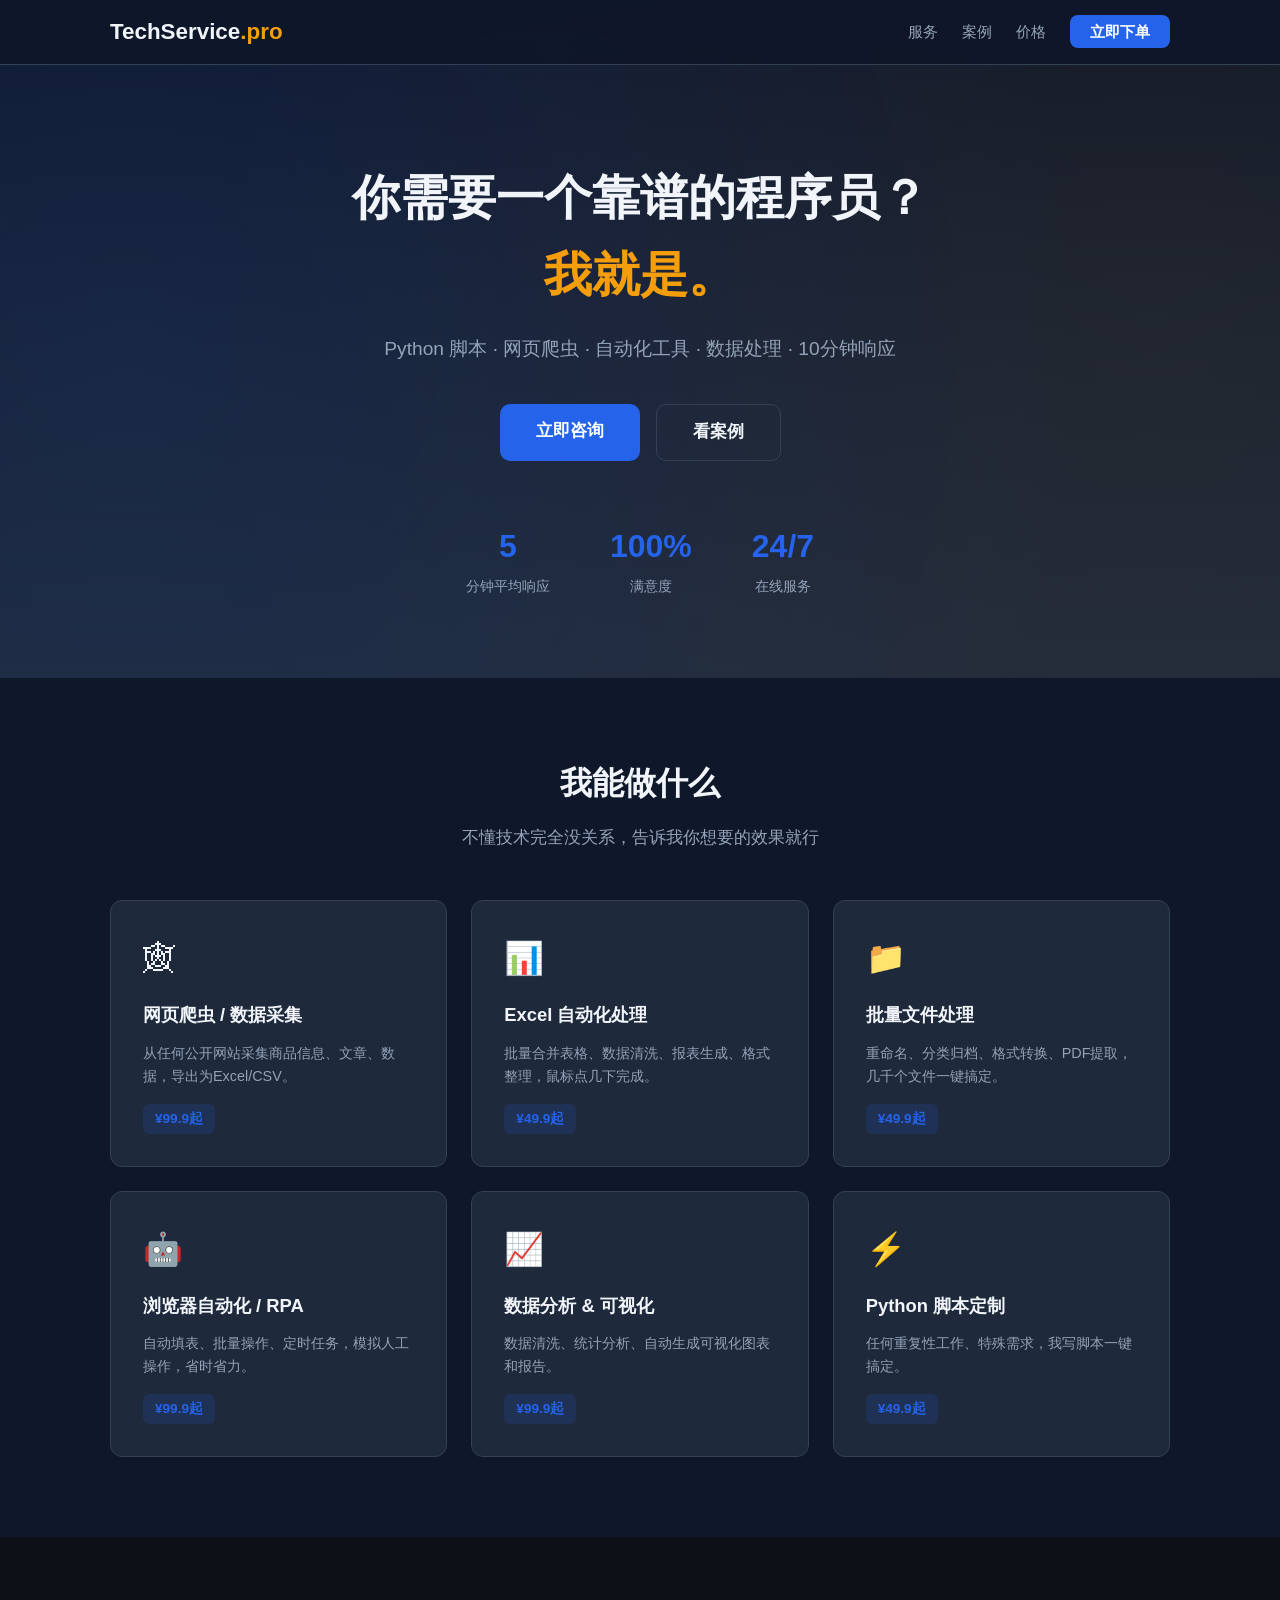
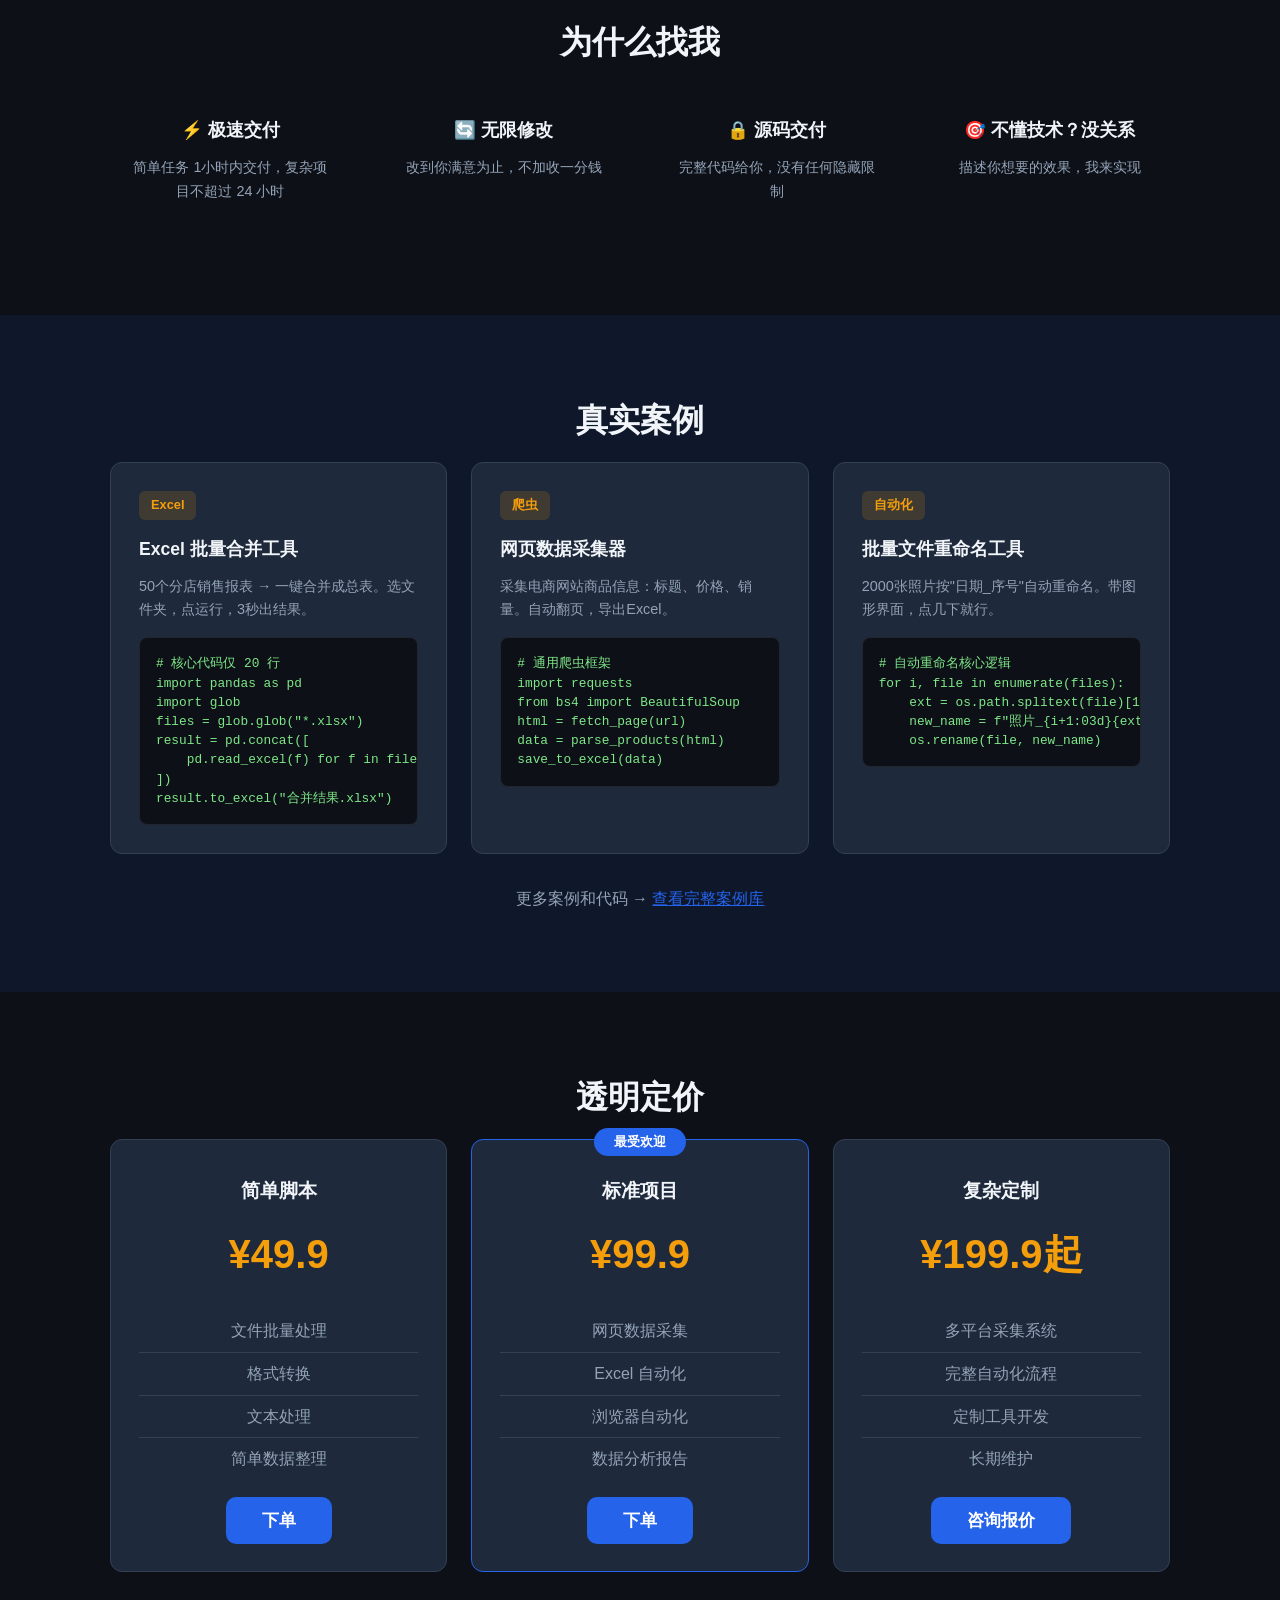
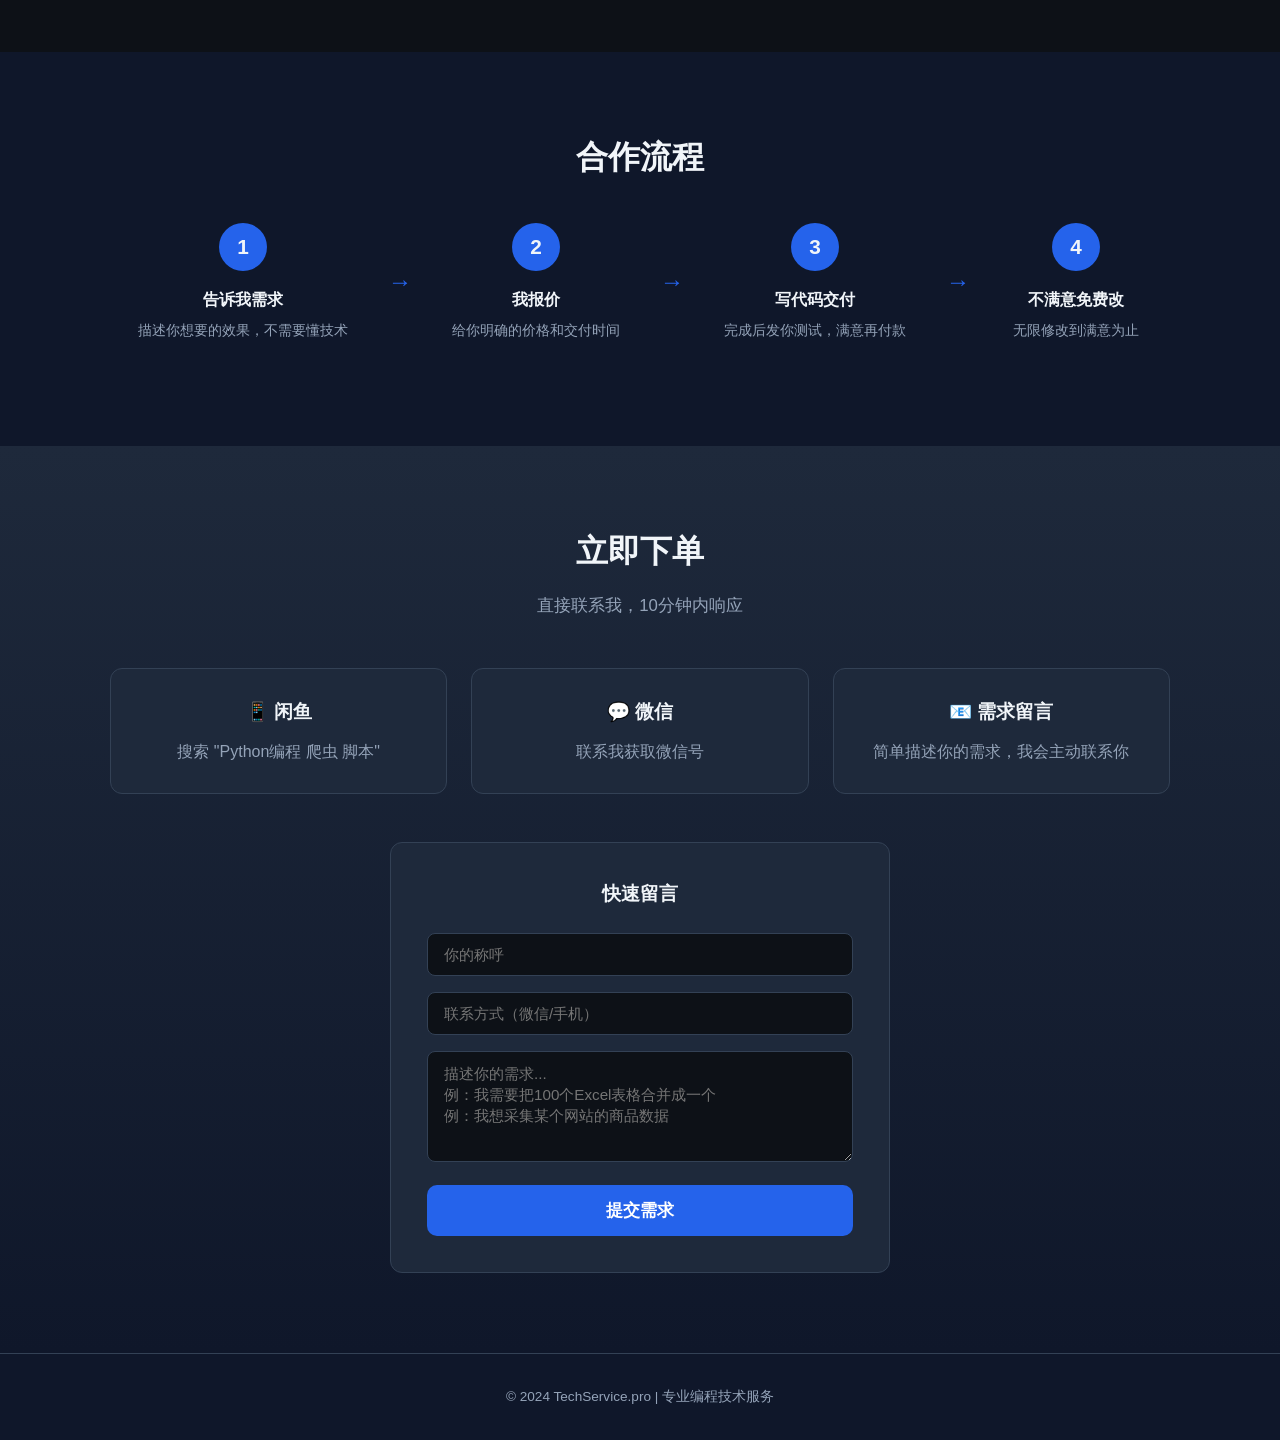
==== index.html @ 14d5e6c6 "Initial commit: professional tech services website" ====
<!DOCTYPE html>
<html lang="zh-CN">
<head>
    <meta charset="UTF-8">
    <meta name="viewport" content="width=device-width, initial-scale=1.0">
    <title>专业编程技术服务 - Python/爬虫/自动化/数据处理</title>
    <meta name="description" content="专业Python编程服务：网页爬虫、Excel自动化、批量文件处理、数据分析、脚本定制。24小时在线，快速交付。">
    <link rel="stylesheet" href="css/style.css">
</head>
<body>
    <nav class="navbar">
        <div class="container">
            <a href="#" class="logo">TechService<span class="accent">.pro</span></a>
            <ul class="nav-links">
                <li><a href="#services">服务</a></li>
                <li><a href="#samples">案例</a></li>
                <li><a href="#pricing">价格</a></li>
                <li><a href="#contact" class="btn-nav">立即下单</a></li>
            </ul>
        </div>
    </nav>

    <header class="hero">
        <div class="container">
            <h1>你需要一个靠谱的程序员？<br><span class="accent">我就是。</span></h1>
            <p class="hero-sub">Python 脚本 · 网页爬虫 · 自动化工具 · 数据处理 · 10分钟响应</p>
            <div class="hero-cta">
                <a href="#contact" class="btn-primary">立即咨询</a>
                <a href="#samples" class="btn-secondary">看案例</a>
            </div>
            <div class="hero-stats">
                <div class="stat"><span class="num">5</span><span class="label">分钟平均响应</span></div>
                <div class="stat"><span class="num">100%</span><span class="label">满意度</span></div>
                <div class="stat"><span class="num">24/7</span><span class="label">在线服务</span></div>
            </div>
        </div>
    </header>

    <section id="services" class="section">
        <div class="container">
            <h2 class="section-title">我能做什么</h2>
            <p class="section-desc">不懂技术完全没关系，告诉我你想要的效果就行</p>
            <div class="services-grid">
                <div class="service-card">
                    <div class="service-icon">🕸</div>
                    <h3>网页爬虫 / 数据采集</h3>
                    <p>从任何公开网站采集商品信息、文章、数据，导出为Excel/CSV。</p>
                    <span class="price-tag">¥99.9起</span>
                </div>
                <div class="service-card">
                    <div class="service-icon">📊</div>
                    <h3>Excel 自动化处理</h3>
                    <p>批量合并表格、数据清洗、报表生成、格式整理，鼠标点几下完成。</p>
                    <span class="price-tag">¥49.9起</span>
                </div>
                <div class="service-card">
                    <div class="service-icon">📁</div>
                    <h3>批量文件处理</h3>
                    <p>重命名、分类归档、格式转换、PDF提取，几千个文件一键搞定。</p>
                    <span class="price-tag">¥49.9起</span>
                </div>
                <div class="service-card">
                    <div class="service-icon">🤖</div>
                    <h3>浏览器自动化 / RPA</h3>
                    <p>自动填表、批量操作、定时任务，模拟人工操作，省时省力。</p>
                    <span class="price-tag">¥99.9起</span>
                </div>
                <div class="service-card">
                    <div class="service-icon">📈</div>
                    <h3>数据分析 & 可视化</h3>
                    <p>数据清洗、统计分析、自动生成可视化图表和报告。</p>
                    <span class="price-tag">¥99.9起</span>
                </div>
                <div class="service-card">
                    <div class="service-icon">⚡</div>
                    <h3>Python 脚本定制</h3>
                    <p>任何重复性工作、特殊需求，我写脚本一键搞定。</p>
                    <span class="price-tag">¥49.9起</span>
                </div>
            </div>
        </div>
    </section>

    <section class="section section-dark">
        <div class="container">
            <h2 class="section-title">为什么找我</h2>
            <div class="benefits-grid">
                <div class="benefit">
                    <h3>⚡ 极速交付</h3>
                    <p>简单任务 1小时内交付，复杂项目不超过 24 小时</p>
                </div>
                <div class="benefit">
                    <h3>🔄 无限修改</h3>
                    <p>改到你满意为止，不加收一分钱</p>
                </div>
                <div class="benefit">
                    <h3>🔒 源码交付</h3>
                    <p>完整代码给你，没有任何隐藏限制</p>
                </div>
                <div class="benefit">
                    <h3>🎯 不懂技术？没关系</h3>
                    <p>描述你想要的效果，我来实现</p>
                </div>
            </div>
        </div>
    </section>

    <section id="samples" class="section">
        <div class="container">
            <h2 class="section-title">真实案例</h2>
            <div class="samples-grid">
                <div class="sample-card">
                    <div class="sample-header">
                        <span class="sample-tag">Excel</span>
                    </div>
                    <h3>Excel 批量合并工具</h3>
                    <p>50个分店销售报表 → 一键合并成总表。选文件夹，点运行，3秒出结果。</p>
                    <pre><code># 核心代码仅 20 行
import pandas as pd
import glob
files = glob.glob("*.xlsx")
result = pd.concat([
    pd.read_excel(f) for f in files
])
result.to_excel("合并结果.xlsx")</code></pre>
                </div>
                <div class="sample-card">
                    <div class="sample-header">
                        <span class="sample-tag">爬虫</span>
                    </div>
                    <h3>网页数据采集器</h3>
                    <p>采集电商网站商品信息：标题、价格、销量。自动翻页，导出Excel。</p>
                    <pre><code># 通用爬虫框架
import requests
from bs4 import BeautifulSoup
html = fetch_page(url)
data = parse_products(html)
save_to_excel(data)</code></pre>
                </div>
                <div class="sample-card">
                    <div class="sample-header">
                        <span class="sample-tag">自动化</span>
                    </div>
                    <h3>批量文件重命名工具</h3>
                    <p>2000张照片按"日期_序号"自动重命名。带图形界面，点几下就行。</p>
                    <pre><code># 自动重命名核心逻辑
for i, file in enumerate(files):
    ext = os.path.splitext(file)[1]
    new_name = f"照片_{i+1:03d}{ext}"
    os.rename(file, new_name)</code></pre>
                </div>
            </div>
            <div class="samples-more">
                <p>更多案例和代码 → <a href="samples/" target="_blank">查看完整案例库</a></p>
            </div>
        </div>
    </section>

    <section id="pricing" class="section section-dark">
        <div class="container">
            <h2 class="section-title">透明定价</h2>
            <div class="pricing-grid">
                <div class="pricing-card">
                    <h3>简单脚本</h3>
                    <div class="price">¥49.9</div>
                    <ul>
                        <li>文件批量处理</li>
                        <li>格式转换</li>
                        <li>文本处理</li>
                        <li>简单数据整理</li>
                    </ul>
                    <a href="#contact" class="btn-primary">下单</a>
                </div>
                <div class="pricing-card featured">
                    <div class="popular">最受欢迎</div>
                    <h3>标准项目</h3>
                    <div class="price">¥99.9</div>
                    <ul>
                        <li>网页数据采集</li>
                        <li>Excel 自动化</li>
                        <li>浏览器自动化</li>
                        <li>数据分析报告</li>
                    </ul>
                    <a href="#contact" class="btn-primary">下单</a>
                </div>
                <div class="pricing-card">
                    <h3>复杂定制</h3>
                    <div class="price">¥199.9起</div>
                    <ul>
                        <li>多平台采集系统</li>
                        <li>完整自动化流程</li>
                        <li>定制工具开发</li>
                        <li>长期维护</li>
                    </ul>
                    <a href="#contact" class="btn-primary">咨询报价</a>
                </div>
            </div>
        </div>
    </section>

    <section id="process" class="section">
        <div class="container">
            <h2 class="section-title">合作流程</h2>
            <div class="process-flow">
                <div class="process-step">
                    <div class="step-num">1</div>
                    <h3>告诉我需求</h3>
                    <p>描述你想要的效果，不需要懂技术</p>
                </div>
                <div class="process-arrow">→</div>
                <div class="process-step">
                    <div class="step-num">2</div>
                    <h3>我报价</h3>
                    <p>给你明确的价格和交付时间</p>
                </div>
                <div class="process-arrow">→</div>
                <div class="process-step">
                    <div class="step-num">3</div>
                    <h3>写代码交付</h3>
                    <p>完成后发你测试，满意再付款</p>
                </div>
                <div class="process-arrow">→</div>
                <div class="process-step">
                    <div class="step-num">4</div>
                    <h3>不满意免费改</h3>
                    <p>无限修改到满意为止</p>
                </div>
            </div>
        </div>
    </section>

    <section id="contact" class="section section-accent">
        <div class="container">
            <h2 class="section-title">立即下单</h2>
            <p class="section-desc">直接联系我，10分钟内响应</p>
            <div class="contact-methods">
                <div class="contact-card">
                    <h3>📱 闲鱼</h3>
                    <p>搜索 "Python编程 爬虫 脚本"</p>
                </div>
                <div class="contact-card">
                    <h3>💬 微信</h3>
                    <p>联系我获取微信号</p>
                </div>
                <div class="contact-card">
                    <h3>📧 需求留言</h3>
                    <p>简单描述你的需求，我会主动联系你</p>
                </div>
            </div>
            <div class="contact-form">
                <h3>快速留言</h3>
                <form id="orderForm">
                    <input type="text" placeholder="你的称呼" required>
                    <input type="text" placeholder="联系方式（微信/手机）" required>
                    <textarea placeholder="描述你的需求...&#10;例：我需要把100个Excel表格合并成一个&#10;例：我想采集某个网站的商品数据" rows="5" required></textarea>
                    <button type="submit" class="btn-primary">提交需求</button>
                </form>
            </div>
        </div>
    </section>

    <footer>
        <div class="container">
            <p>© 2024 TechService.pro | 专业编程技术服务</p>
        </div>
    </footer>

    <script src="js/main.js"></script>
</body>
</html>
---- css/style.css ----
/* ============================================
   专业编程技术服务 - 官网样式
   ============================================ */

:root {
    --primary: #2563eb;
    --primary-dark: #1d4ed8;
    --accent: #f59e0b;
    --bg: #0f172a;
    --bg-card: #1e293b;
    --bg-dark: #0d1117;
    --text: #f1f5f9;
    --text-muted: #94a3b8;
    --border: #334155;
    --radius: 12px;
}

* {
    margin: 0;
    padding: 0;
    box-sizing: border-box;
}

html {
    scroll-behavior: smooth;
}

body {
    font-family: -apple-system, BlinkMacSystemFont, "Segoe UI", Roboto, "Noto Sans SC", sans-serif;
    background: var(--bg);
    color: var(--text);
    line-height: 1.6;
    overflow-x: hidden;
}

.container {
    max-width: 1100px;
    margin: 0 auto;
    padding: 0 20px;
}

/* === Navbar === */
.navbar {
    position: fixed;
    top: 0;
    width: 100%;
    background: rgba(15, 23, 42, 0.9);
    backdrop-filter: blur(10px);
    border-bottom: 1px solid var(--border);
    z-index: 100;
}

.navbar .container {
    display: flex;
    justify-content: space-between;
    align-items: center;
    height: 64px;
}

.logo {
    font-size: 1.4rem;
    font-weight: 700;
    color: var(--text);
    text-decoration: none;
}

.logo .accent {
    color: var(--accent);
}

.nav-links {
    display: flex;
    list-style: none;
    gap: 24px;
    align-items: center;
}

.nav-links a {
    color: var(--text-muted);
    text-decoration: none;
    font-size: 0.95rem;
    transition: color 0.2s;
}

.nav-links a:hover {
    color: var(--text);
}

.btn-nav {
    background: var(--primary);
    color: white !important;
    padding: 8px 20px;
    border-radius: 8px;
    font-weight: 600;
}

.btn-nav:hover {
    background: var(--primary-dark) !important;
}

/* === Hero === */
.hero {
    padding: 160px 0 80px;
    text-align: center;
    background: linear-gradient(180deg, #0f172a 0%, #1e293b 100%);
    position: relative;
    overflow: hidden;
}

.hero::before {
    content: '';
    position: absolute;
    top: -50%;
    left: -50%;
    width: 200%;
    height: 200%;
    background: radial-gradient(circle at 30% 50%, rgba(37, 99, 235, 0.1) 0%, transparent 50%),
                radial-gradient(circle at 70% 50%, rgba(245, 158, 11, 0.05) 0%, transparent 50%);
    animation: float 20s ease-in-out infinite;
}

@keyframes float {
    0%, 100% { transform: translate(0, 0); }
    50% { transform: translate(-30px, 20px); }
}

.hero h1 {
    font-size: 3rem;
    font-weight: 800;
    margin-bottom: 20px;
    position: relative;
}

.hero .accent {
    color: var(--accent);
}

.hero-sub {
    font-size: 1.2rem;
    color: var(--text-muted);
    margin-bottom: 40px;
    position: relative;
}

.hero-cta {
    display: flex;
    gap: 16px;
    justify-content: center;
    margin-bottom: 60px;
    position: relative;
}

.btn-primary, .btn-secondary {
    padding: 14px 36px;
    border-radius: 10px;
    font-size: 1.05rem;
    font-weight: 600;
    text-decoration: none;
    transition: all 0.2s;
}

.btn-primary {
    background: var(--primary);
    color: white;
}

.btn-primary:hover {
    background: var(--primary-dark);
    transform: translateY(-2px);
}

.btn-secondary {
    background: transparent;
    color: var(--text);
    border: 1px solid var(--border);
}

.btn-secondary:hover {
    border-color: var(--primary);
    color: var(--primary);
}

.hero-stats {
    display: flex;
    justify-content: center;
    gap: 60px;
    position: relative;
}

.stat {
    display: flex;
    flex-direction: column;
    align-items: center;
}

.stat .num {
    font-size: 2rem;
    font-weight: 800;
    color: var(--primary);
}

.stat .label {
    font-size: 0.85rem;
    color: var(--text-muted);
    margin-top: 4px;
}

/* === Section === */
.section {
    padding: 80px 0;
}

.section-dark {
    background: var(--bg-dark);
}

.section-accent {
    background: linear-gradient(180deg, #1e293b 0%, #0f172a 100%);
}

.section-title {
    text-align: center;
    font-size: 2rem;
    font-weight: 700;
    margin-bottom: 16px;
}

.section-desc {
    text-align: center;
    color: var(--text-muted);
    margin-bottom: 48px;
    font-size: 1.05rem;
}

/* === Services === */
.services-grid {
    display: grid;
    grid-template-columns: repeat(auto-fill, minmax(320px, 1fr));
    gap: 24px;
}

.service-card {
    background: var(--bg-card);
    border: 1px solid var(--border);
    border-radius: var(--radius);
    padding: 32px;
    transition: all 0.2s;
}

.service-card:hover {
    border-color: var(--primary);
    transform: translateY(-4px);
}

.service-icon {
    font-size: 2rem;
    margin-bottom: 16px;
}

.service-card h3 {
    font-size: 1.15rem;
    margin-bottom: 12px;
}

.service-card p {
    color: var(--text-muted);
    font-size: 0.9rem;
    margin-bottom: 16px;
}

.price-tag {
    display: inline-block;
    background: rgba(37, 99, 235, 0.15);
    color: var(--primary);
    padding: 4px 12px;
    border-radius: 6px;
    font-size: 0.85rem;
    font-weight: 600;
}

/* === Benefits === */
.benefits-grid {
    display: grid;
    grid-template-columns: repeat(auto-fill, minmax(240px, 1fr));
    gap: 32px;
}

.benefit {
    text-align: center;
    padding: 32px 20px;
}

.benefit h3 {
    font-size: 1.1rem;
    margin-bottom: 12px;
}

.benefit p {
    color: var(--text-muted);
    font-size: 0.9rem;
}

/* === Samples === */
.samples-grid {
    display: grid;
    grid-template-columns: repeat(auto-fill, minmax(320px, 1fr));
    gap: 24px;
}

.sample-card {
    background: var(--bg-card);
    border: 1px solid var(--border);
    border-radius: var(--radius);
    padding: 28px;
}

.sample-tag {
    display: inline-block;
    background: rgba(245, 158, 11, 0.15);
    color: var(--accent);
    padding: 4px 12px;
    border-radius: 6px;
    font-size: 0.8rem;
    font-weight: 600;
    margin-bottom: 16px;
}

.sample-card h3 {
    font-size: 1.1rem;
    margin-bottom: 12px;
}

.sample-card p {
    color: var(--text-muted);
    font-size: 0.9rem;
    margin-bottom: 16px;
}

.sample-card pre {
    background: #0d1117;
    border-radius: 8px;
    padding: 16px;
    overflow-x: auto;
    font-size: 0.8rem;
    line-height: 1.5;
    border: 1px solid #21262d;
}

.sample-card code {
    font-family: 'JetBrains Mono', 'Fira Code', monospace;
    color: #7ee787;
}

.samples-more {
    text-align: center;
    margin-top: 32px;
    color: var(--text-muted);
}

.samples-more a {
    color: var(--primary);
}

/* === Pricing === */
.pricing-grid {
    display: grid;
    grid-template-columns: repeat(auto-fill, minmax(300px, 1fr));
    gap: 24px;
    align-items: start;
}

.pricing-card {
    background: var(--bg-card);
    border: 1px solid var(--border);
    border-radius: var(--radius);
    padding: 36px 28px;
    text-align: center;
    position: relative;
}

.pricing-card.featured {
    border-color: var(--primary);
    transform: scale(1.05);
}

.popular {
    position: absolute;
    top: -12px;
    left: 50%;
    transform: translateX(-50%);
    background: var(--primary);
    color: white;
    padding: 4px 20px;
    border-radius: 20px;
    font-size: 0.8rem;
    font-weight: 600;
}

.pricing-card h3 {
    font-size: 1.2rem;
    margin-bottom: 16px;
}

.price {
    font-size: 2.5rem;
    font-weight: 800;
    color: var(--accent);
    margin-bottom: 24px;
}

.pricing-card ul {
    list-style: none;
    margin-bottom: 28px;
}

.pricing-card li {
    padding: 8px 0;
    color: var(--text-muted);
    border-bottom: 1px solid var(--border);
}

.pricing-card li:last-child {
    border: none;
}

/* === Process === */
.process-flow {
    display: flex;
    align-items: center;
    justify-content: center;
    gap: 16px;
    flex-wrap: wrap;
}

.process-step {
    text-align: center;
    padding: 24px;
    min-width: 180px;
}

.step-num {
    width: 48px;
    height: 48px;
    background: var(--primary);
    border-radius: 50%;
    display: flex;
    align-items: center;
    justify-content: center;
    font-size: 1.3rem;
    font-weight: 700;
    margin: 0 auto 16px;
}

.process-step h3 {
    font-size: 1rem;
    margin-bottom: 8px;
}

.process-step p {
    color: var(--text-muted);
    font-size: 0.85rem;
}

.process-arrow {
    font-size: 1.5rem;
    color: var(--primary);
    font-weight: 700;
}

/* === Contact === */
.contact-methods {
    display: grid;
    grid-template-columns: repeat(auto-fill, minmax(280px, 1fr));
    gap: 24px;
    margin-bottom: 48px;
}

.contact-card {
    background: var(--bg-card);
    border: 1px solid var(--border);
    border-radius: var(--radius);
    padding: 28px;
    text-align: center;
}

.contact-card h3 {
    margin-bottom: 12px;
}

.contact-card p {
    color: var(--text-muted);
}

.contact-form {
    max-width: 500px;
    margin: 0 auto;
    background: var(--bg-card);
    border: 1px solid var(--border);
    border-radius: var(--radius);
    padding: 36px;
}

.contact-form h3 {
    text-align: center;
    margin-bottom: 24px;
}

.contact-form input,
.contact-form textarea {
    width: 100%;
    padding: 12px 16px;
    margin-bottom: 16px;
    background: #0d1117;
    border: 1px solid var(--border);
    border-radius: 8px;
    color: var(--text);
    font-size: 0.95rem;
    font-family: inherit;
}

.contact-form input:focus,
.contact-form textarea:focus {
    outline: none;
    border-color: var(--primary);
}

.contact-form button {
    width: 100%;
    border: none;
    cursor: pointer;
}

/* === Footer === */
footer {
    padding: 32px 0;
    text-align: center;
    border-top: 1px solid var(--border);
    color: var(--text-muted);
    font-size: 0.85rem;
}

/* === Mobile === */
@media (max-width: 768px) {
    .hero h1 { font-size: 2rem; }
    .hero-stats { flex-direction: column; gap: 16px; }
    .process-flow { flex-direction: column; }
    .process-arrow { transform: rotate(90deg); }
    .nav-links { gap: 12px; }
    .nav-links a { font-size: 0.85rem; }
    .pricing-card.featured { transform: none; }
    .services-grid { grid-template-columns: 1fr; }
    .samples-grid { grid-template-columns: 1fr; }
}

/* === Animations === */
@keyframes fadeIn {
    from { opacity: 0; transform: translateY(20px); }
    to { opacity: 1; transform: translateY(0); }
}

.service-card, .sample-card, .pricing-card {
    animation: fadeIn 0.6s ease-out both;
}

.service-card:nth-child(2) { animation-delay: 0.1s; }
.service-card:nth-child(3) { animation-delay: 0.2s; }
.service-card:nth-child(4) { animation-delay: 0.3s; }
.service-card:nth-child(5) { animation-delay: 0.4s; }
.service-card:nth-child(6) { animation-delay: 0.5s; }
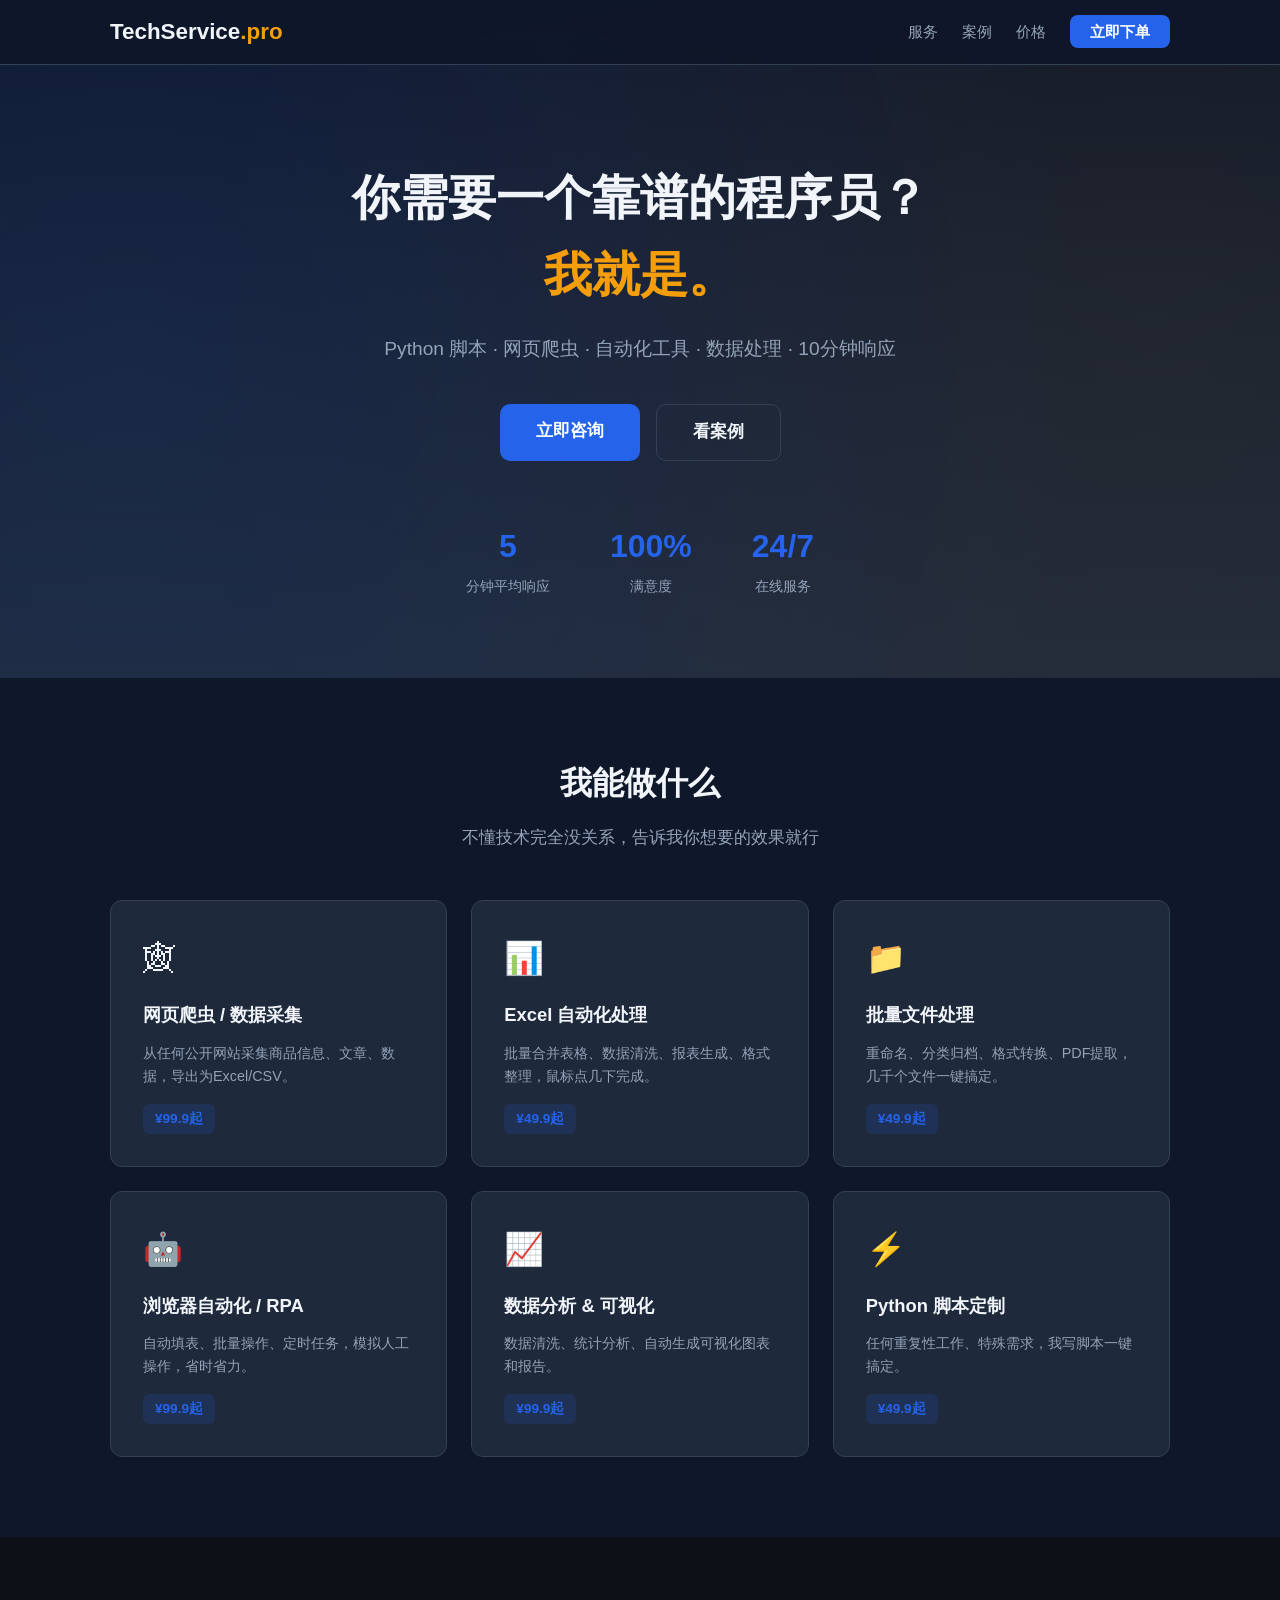
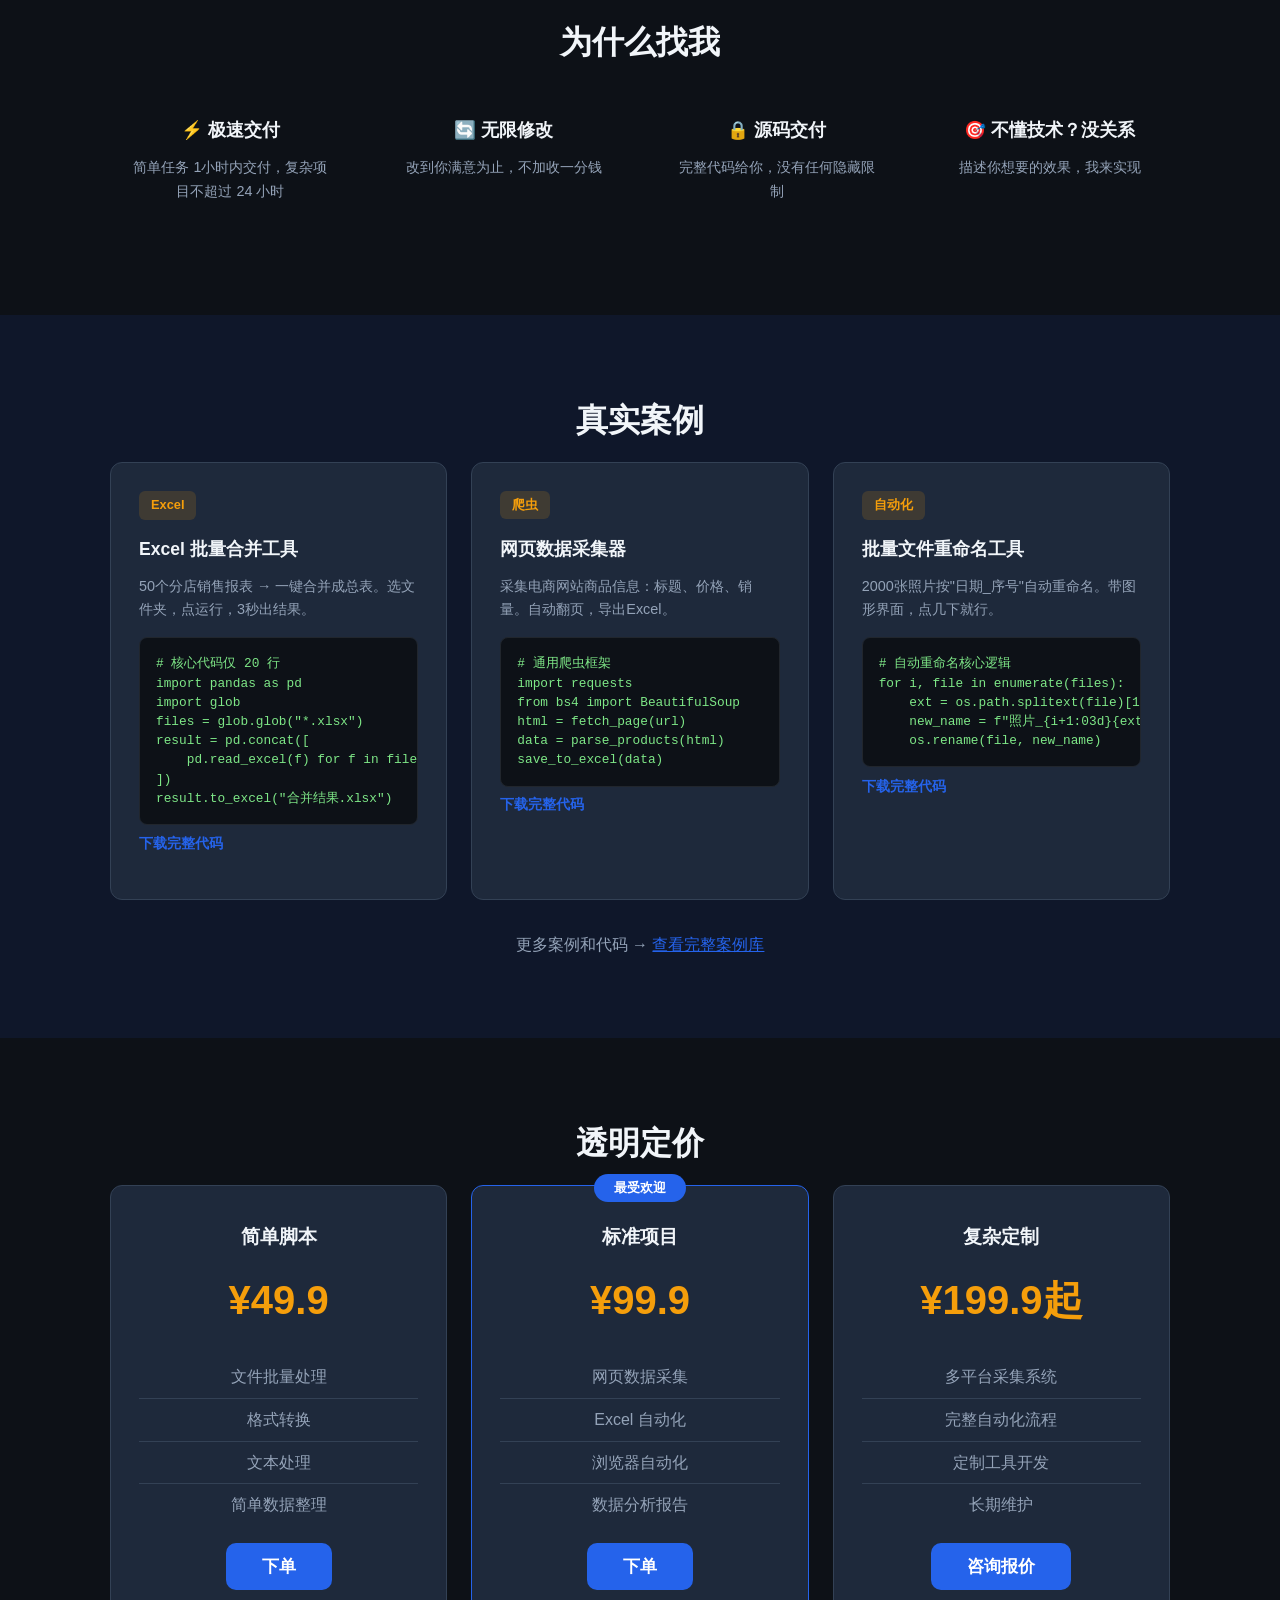
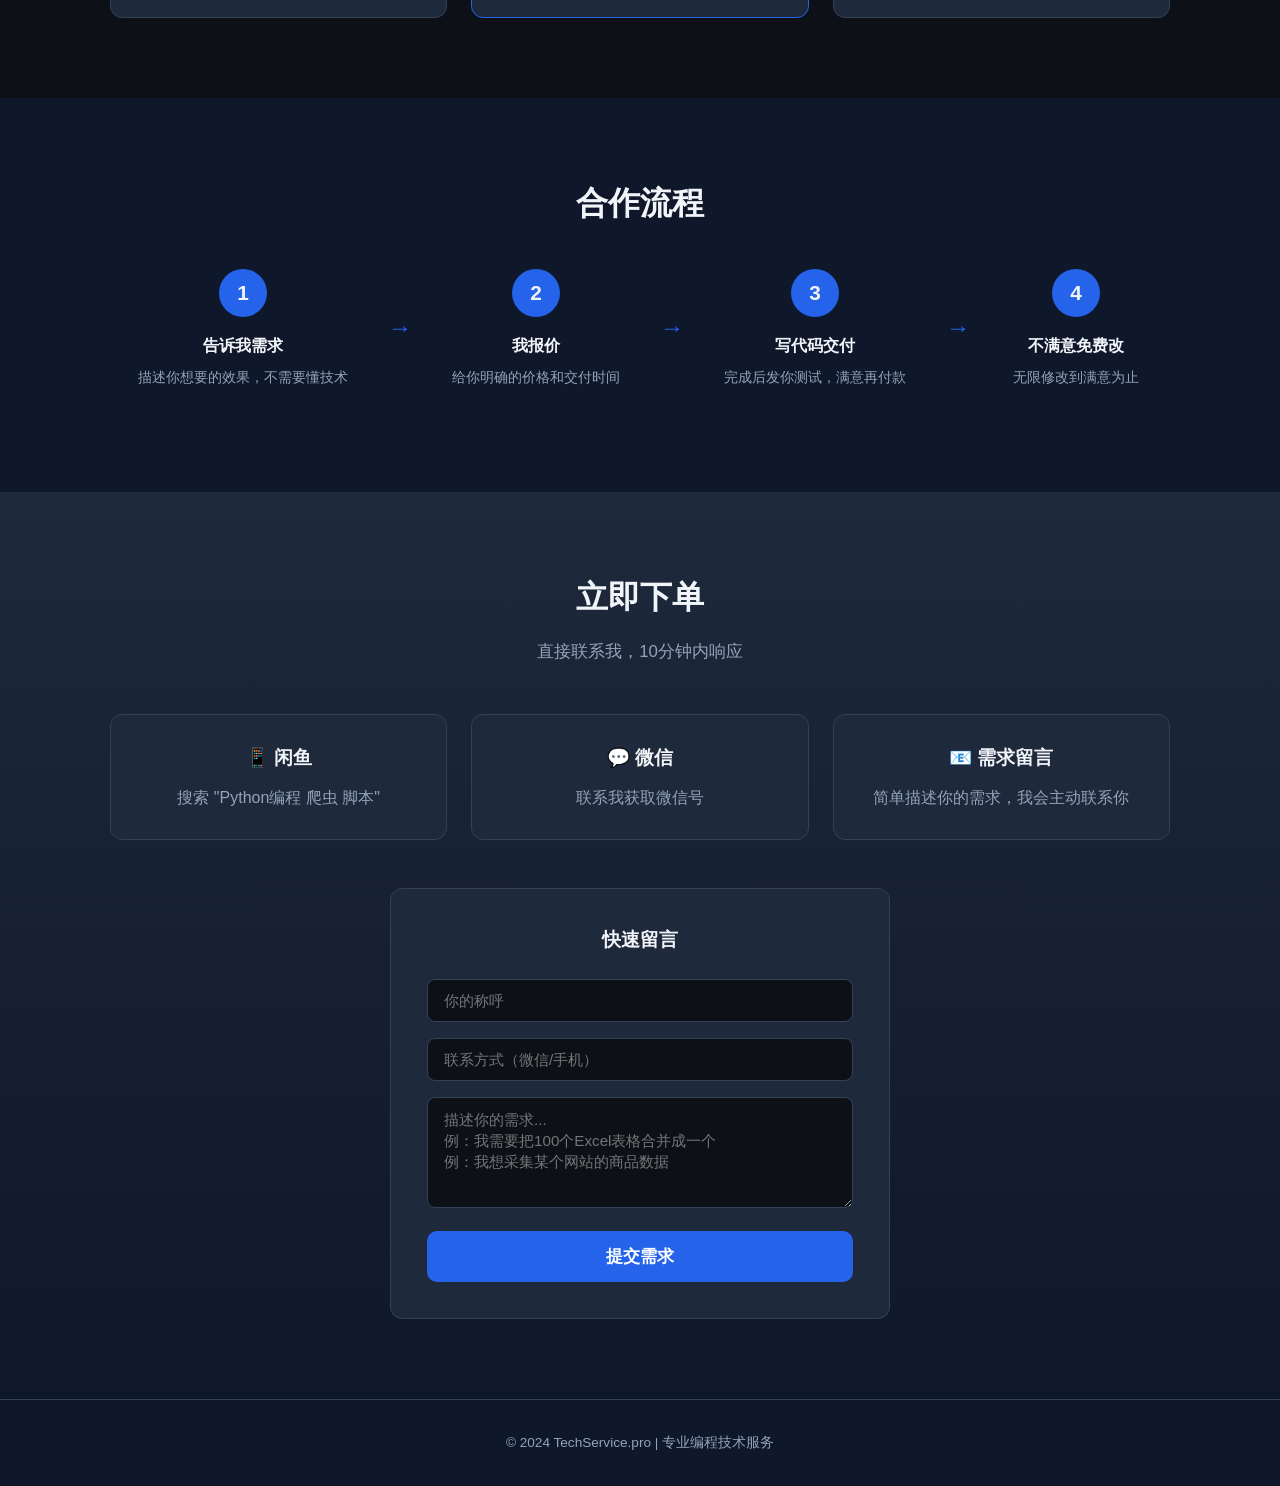
==== commit 1b46ed73: "@ Add favicon, downloadable sample scripts, and download links - Add SVG favicon to fix 404 error - " ====
--- a/index.html
+++ b/index.html
@@ -5,6 +5,7 @@
     <meta name="viewport" content="width=device-width, initial-scale=1.0">
     <title>专业编程技术服务 - Python/爬虫/自动化/数据处理</title>
     <meta name="description" content="专业Python编程服务：网页爬虫、Excel自动化、批量文件处理、数据分析、脚本定制。24小时在线，快速交付。">
+    <link rel="icon" type="image/svg+xml" href="favicon.svg">
     <link rel="stylesheet" href="css/style.css">
 </head>
 <body>
@@ -123,6 +124,7 @@
     pd.read_excel(f) for f in files
 ])
 result.to_excel("合并结果.xlsx")</code></pre>
+                    <p><a href="downloads/01-excel批量合并工具.py" download class="sample-download">下载完整代码</a></p>
                 </div>
                 <div class="sample-card">
                     <div class="sample-header">
@@ -136,6 +138,7 @@
 html = fetch_page(url)
 data = parse_products(html)
 save_to_excel(data)</code></pre>
+                    <p><a href="downloads/02-网页数据采集器.py" download class="sample-download">下载完整代码</a></p>
                 </div>
                 <div class="sample-card">
                     <div class="sample-header">
@@ -148,6 +151,7 @@
     ext = os.path.splitext(file)[1]
     new_name = f"照片_{i+1:03d}{ext}"
     os.rename(file, new_name)</code></pre>
+                    <p><a href="downloads/03-批量文件重命名工具.py" download class="sample-download">下载完整代码</a></p>
                 </div>
             </div>
             <div class="samples-more">
--- a/css/style.css
+++ b/css/style.css
@@ -351,6 +351,18 @@
     color: #7ee787;
 }
 
+.sample-download {
+    display: inline-block;
+    margin-top: 8px;
+    color: var(--primary);
+    font-size: 0.85rem;
+    font-weight: 600;
+    text-decoration: none;
+}
+.sample-download:hover {
+    text-decoration: underline;
+}
+
 .samples-more {
     text-align: center;
     margin-top: 32px;
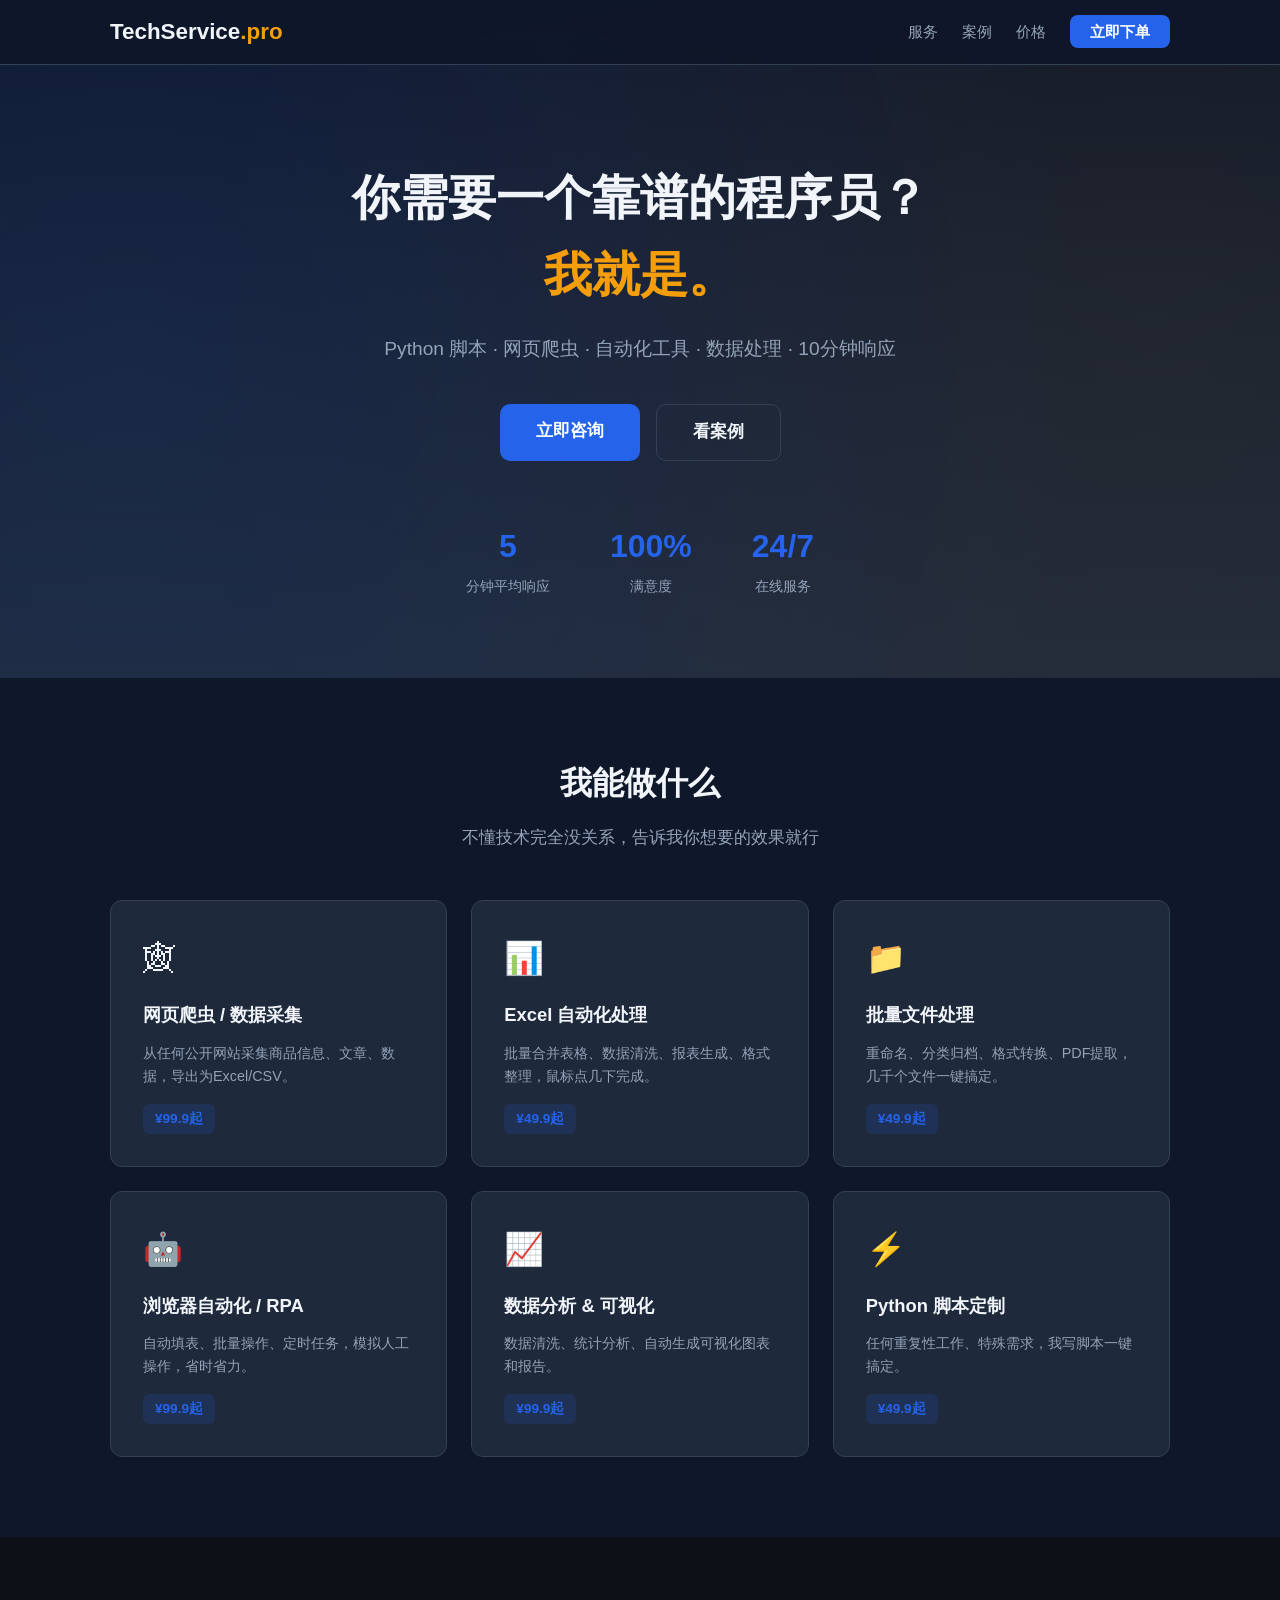
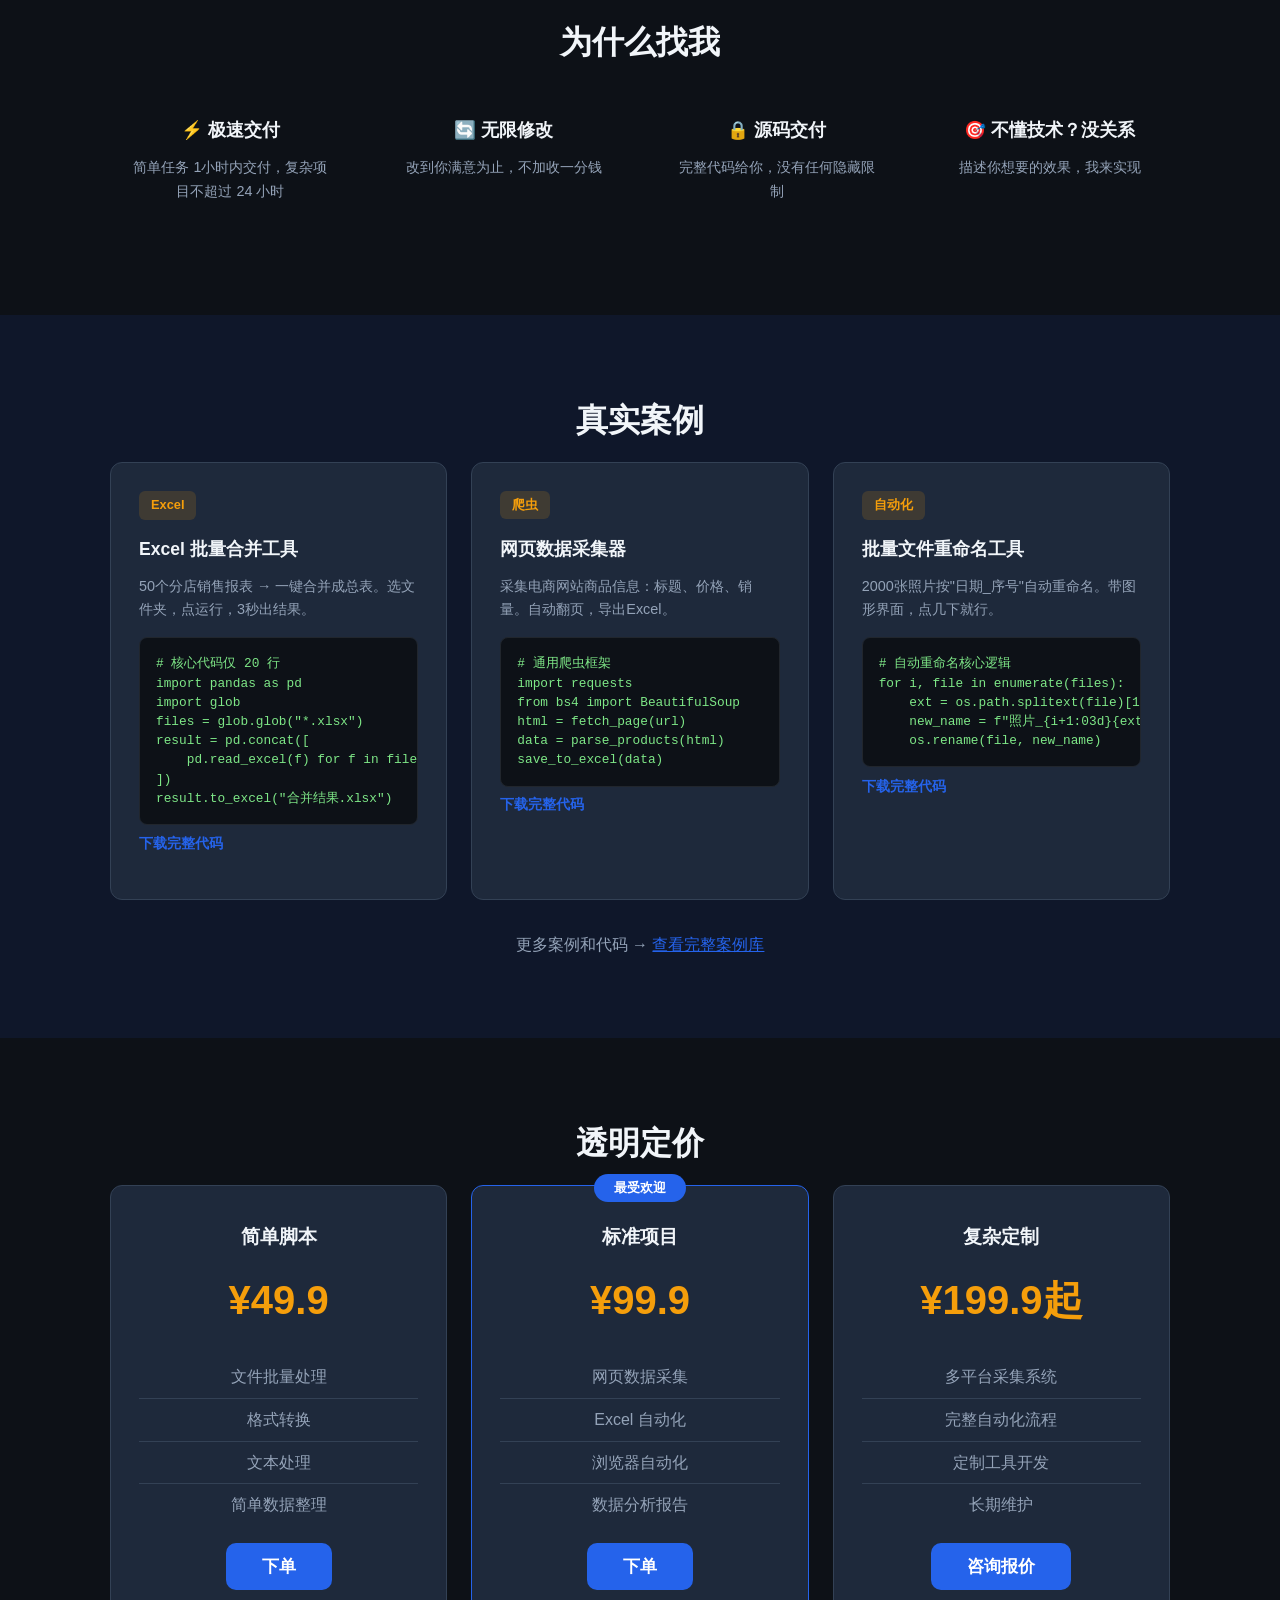
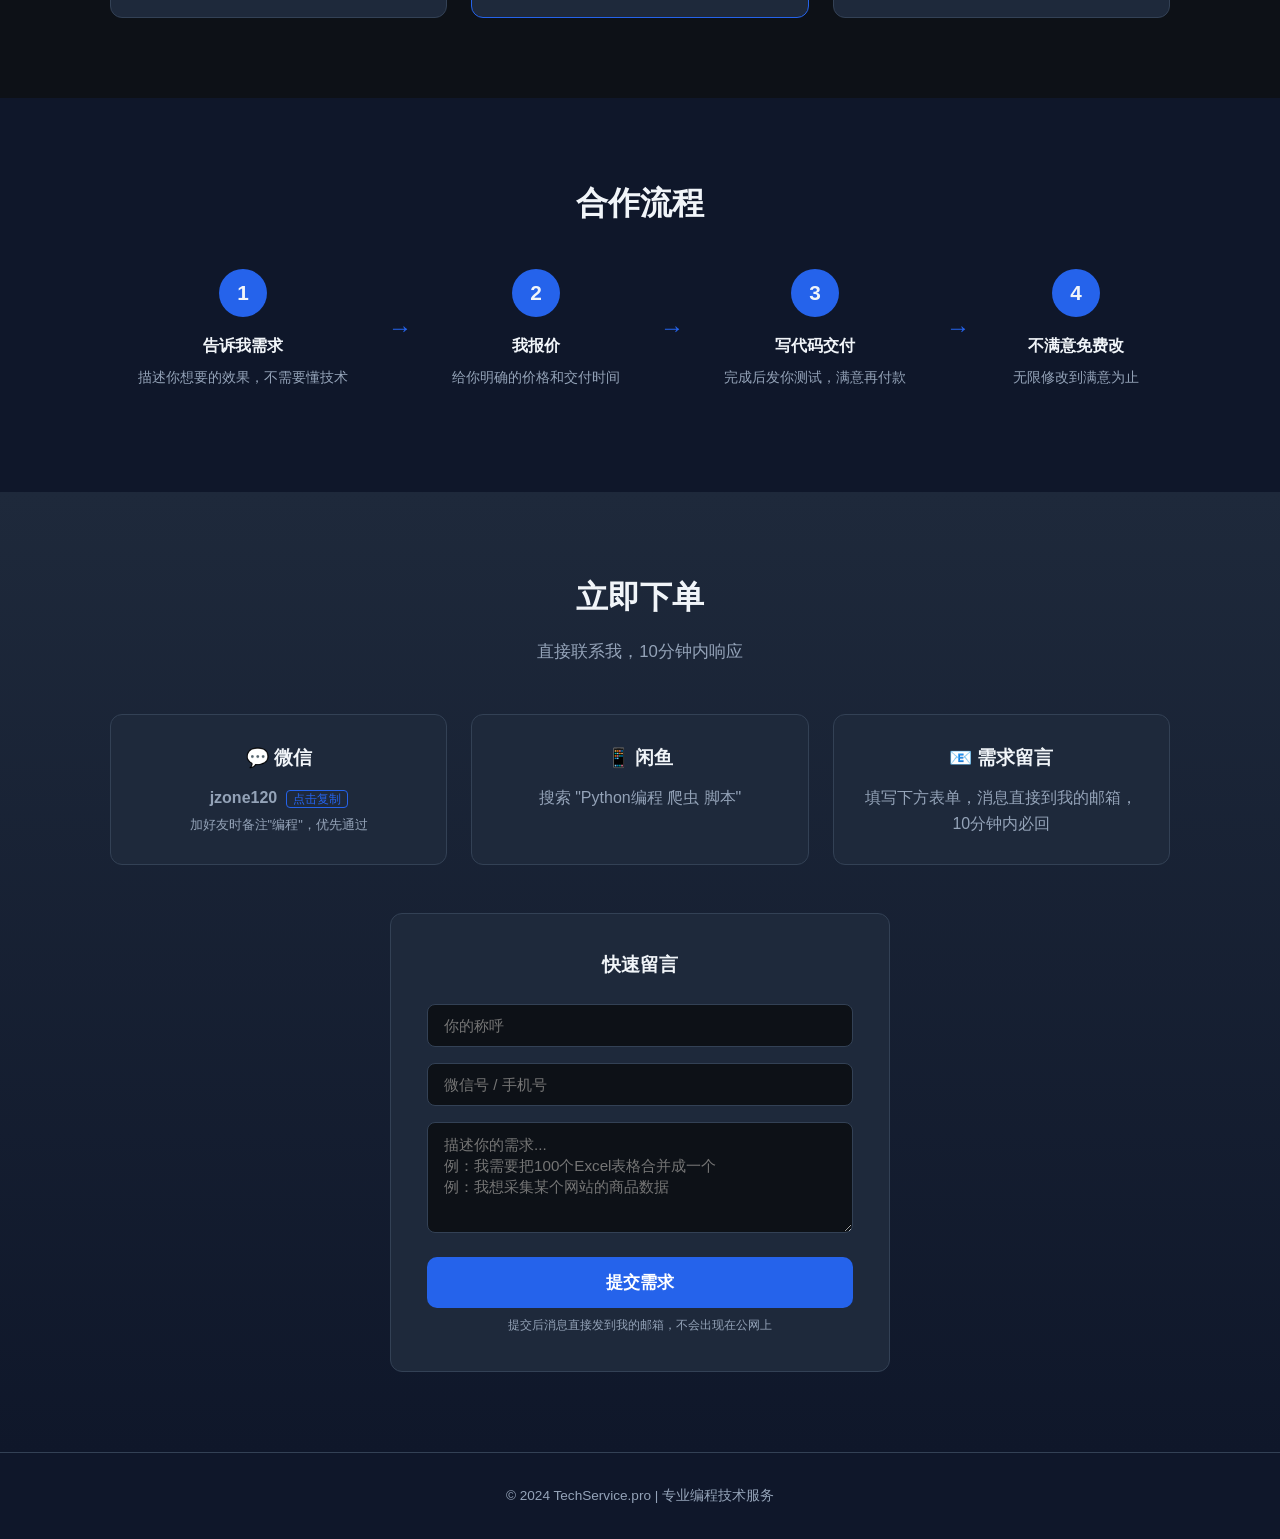
==== commit 50560336: "@ Add real WeChat ID, working form backend, and submission notifications - Update contact section: a" ====
--- a/index.html
+++ b/index.html
@@ -5,8 +5,29 @@
     <meta name="viewport" content="width=device-width, initial-scale=1.0">
     <title>专业编程技术服务 - Python/爬虫/自动化/数据处理</title>
     <meta name="description" content="专业Python编程服务：网页爬虫、Excel自动化、批量文件处理、数据分析、脚本定制。24小时在线，快速交付。">
+    <meta name="keywords" content="Python编程,网页爬虫,Excel自动化,数据处理,脚本定制,程序员接单">
+    <meta property="og:title" content="专业编程技术服务">
+    <meta property="og:description" content="Python脚本·网页爬虫·自动化工具·数据处理·10分钟响应">
+    <meta property="og:url" content="https://onecorner.github.io/htj/">
+    <meta property="og:type" content="website">
+    <link rel="canonical" href="https://onecorner.github.io/htj/">
     <link rel="icon" type="image/svg+xml" href="favicon.svg">
     <link rel="stylesheet" href="css/style.css">
+    <script type="application/ld+json">
+    {
+      "@context": "https://schema.org",
+      "@type": "ProfessionalService",
+      "name": "TechService.pro",
+      "description": "专业Python编程服务：网页爬虫、Excel自动化、批量文件处理、数据分析、脚本定制",
+      "url": "https://onecorner.github.io/htj/",
+      "priceRange": "¥49.9-¥199.9",
+      "areaServed": "CN",
+      "availableChannel": {
+        "@type": "ServiceChannel",
+        "availableLanguage": ["zh-CN", "en"]
+      }
+    }
+    </script>
 </head>
 <body>
     <nav class="navbar">
@@ -239,25 +260,30 @@
             <p class="section-desc">直接联系我，10分钟内响应</p>
             <div class="contact-methods">
                 <div class="contact-card">
+                    <h3>💬 微信</h3>
+                    <p><strong>jzone120</strong> <span class="copy-hint" onclick="navigator.clipboard.writeText('jzone120')">点击复制</span></p>
+                    <p style="font-size:0.8rem;color:var(--text-muted);margin-top:4px;">加好友时备注"编程"，优先通过</p>
+                </div>
+                <div class="contact-card">
                     <h3>📱 闲鱼</h3>
                     <p>搜索 "Python编程 爬虫 脚本"</p>
                 </div>
                 <div class="contact-card">
-                    <h3>💬 微信</h3>
-                    <p>联系我获取微信号</p>
-                </div>
-                <div class="contact-card">
                     <h3>📧 需求留言</h3>
-                    <p>简单描述你的需求，我会主动联系你</p>
+                    <p>填写下方表单，消息直接到我的邮箱，10分钟内必回</p>
                 </div>
             </div>
             <div class="contact-form">
                 <h3>快速留言</h3>
-                <form id="orderForm">
-                    <input type="text" placeholder="你的称呼" required>
-                    <input type="text" placeholder="联系方式（微信/手机）" required>
-                    <textarea placeholder="描述你的需求...&#10;例：我需要把100个Excel表格合并成一个&#10;例：我想采集某个网站的商品数据" rows="5" required></textarea>
+                <form id="orderForm" action="https://formsubmit.co/jhonselfjava@gmail.com" method="POST">
+                    <input type="hidden" name="_subject" value="编程服务-新订单！">
+                    <input type="hidden" name="_template" value="table">
+                    <input type="hidden" name="_captcha" value="true">
+                    <input type="text" name="称呼" placeholder="你的称呼" required>
+                    <input type="text" name="联系方式" placeholder="微信号 / 手机号" required>
+                    <textarea name="需求描述" placeholder="描述你的需求...&#10;例：我需要把100个Excel表格合并成一个&#10;例：我想采集某个网站的商品数据" rows="5" required></textarea>
                     <button type="submit" class="btn-primary">提交需求</button>
+                    <p style="font-size:0.75rem;color:var(--text-muted);margin-top:8px;text-align:center;">提交后消息直接发到我的邮箱，不会出现在公网上</p>
                 </form>
             </div>
         </div>
--- a/css/style.css
+++ b/css/style.css
@@ -579,3 +579,32 @@
 .service-card:nth-child(4) { animation-delay: 0.3s; }
 .service-card:nth-child(5) { animation-delay: 0.4s; }
 .service-card:nth-child(6) { animation-delay: 0.5s; }
+
+/* === Copy hint === */
+.copy-hint {
+    color: var(--primary);
+    font-size: 0.75rem;
+    cursor: pointer;
+    border: 1px solid var(--primary);
+    border-radius: 4px;
+    padding: 1px 6px;
+    margin-left: 4px;
+    user-select: none;
+}
+.copy-hint:hover { background: rgba(37,99,235,0.15); }
+
+/* === Toast === */
+.toast {
+    position: fixed;
+    top: 80px;
+    left: 50%;
+    transform: translateX(-50%);
+    background: #22c55e;
+    color: white;
+    padding: 12px 28px;
+    border-radius: 10px;
+    font-weight: 600;
+    z-index: 999;
+    animation: fadeIn 0.3s ease-out;
+    box-shadow: 0 4px 20px rgba(34,197,94,0.3);
+}
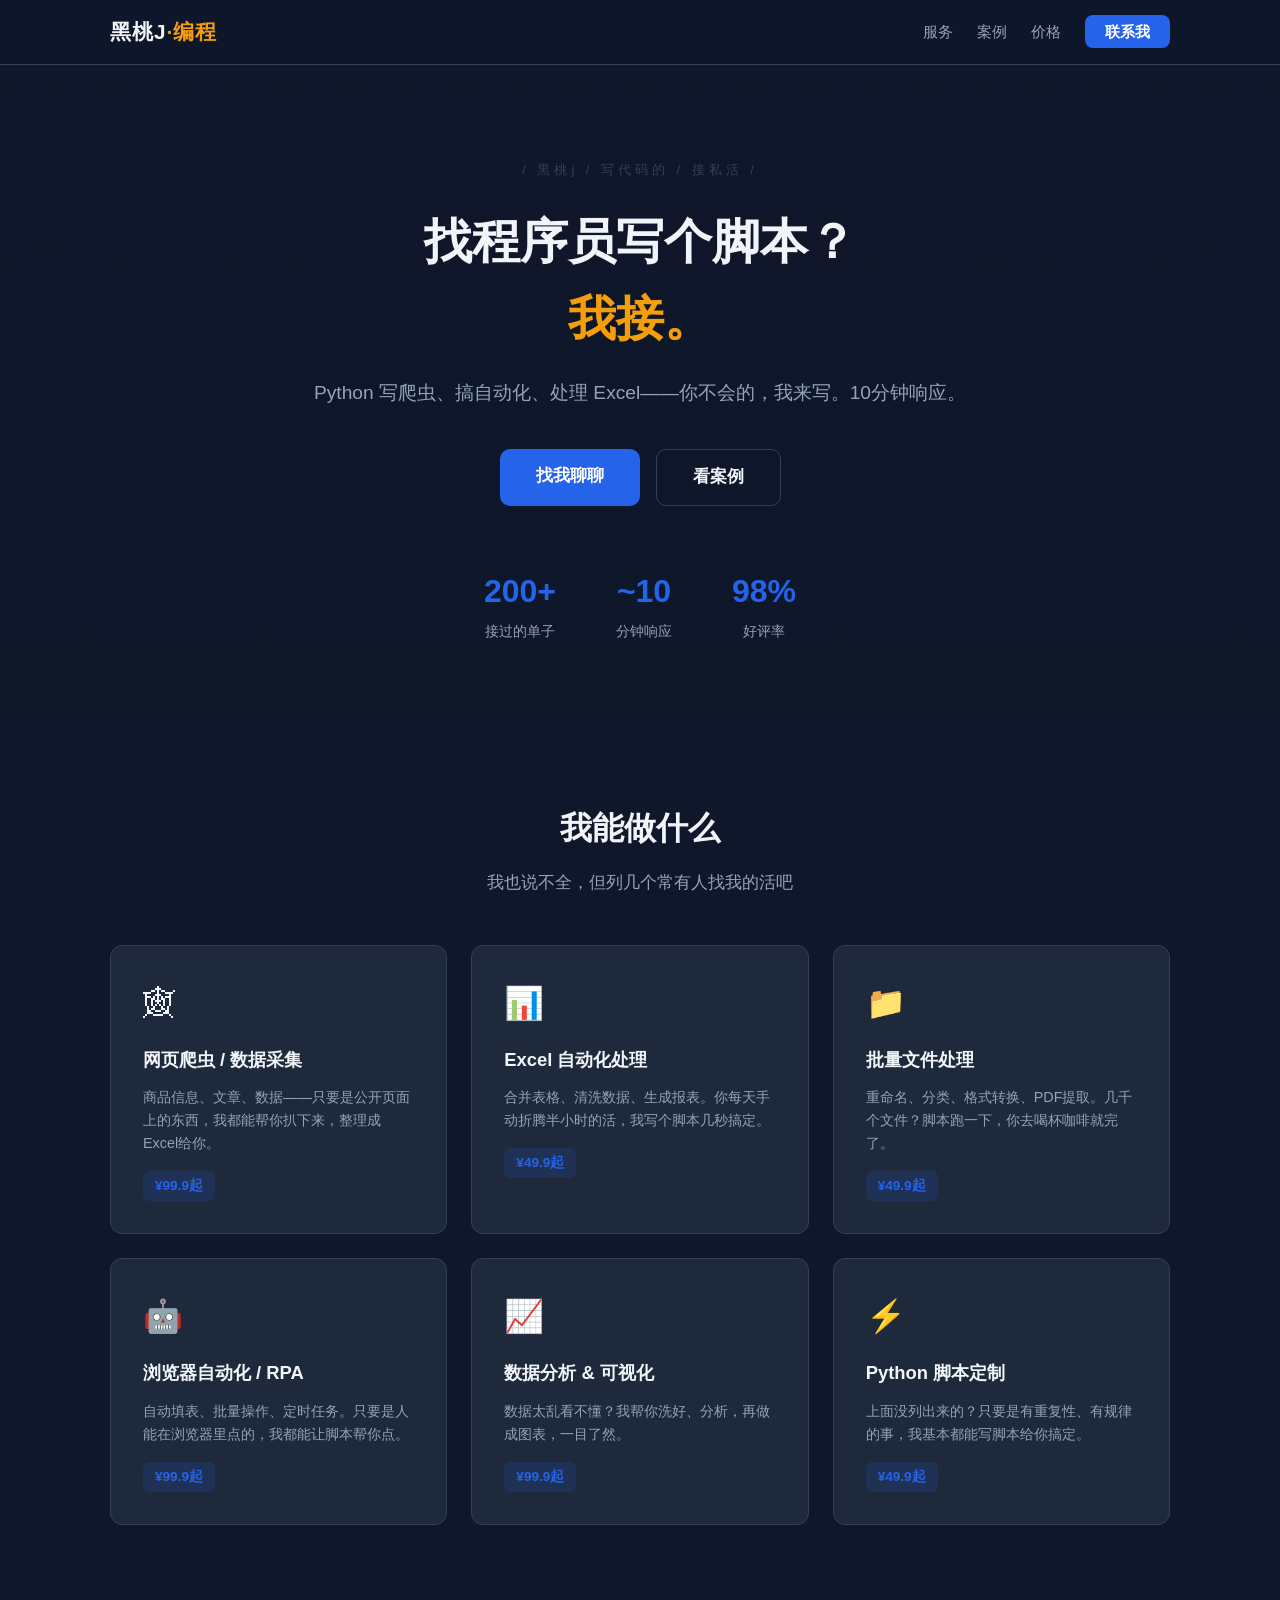
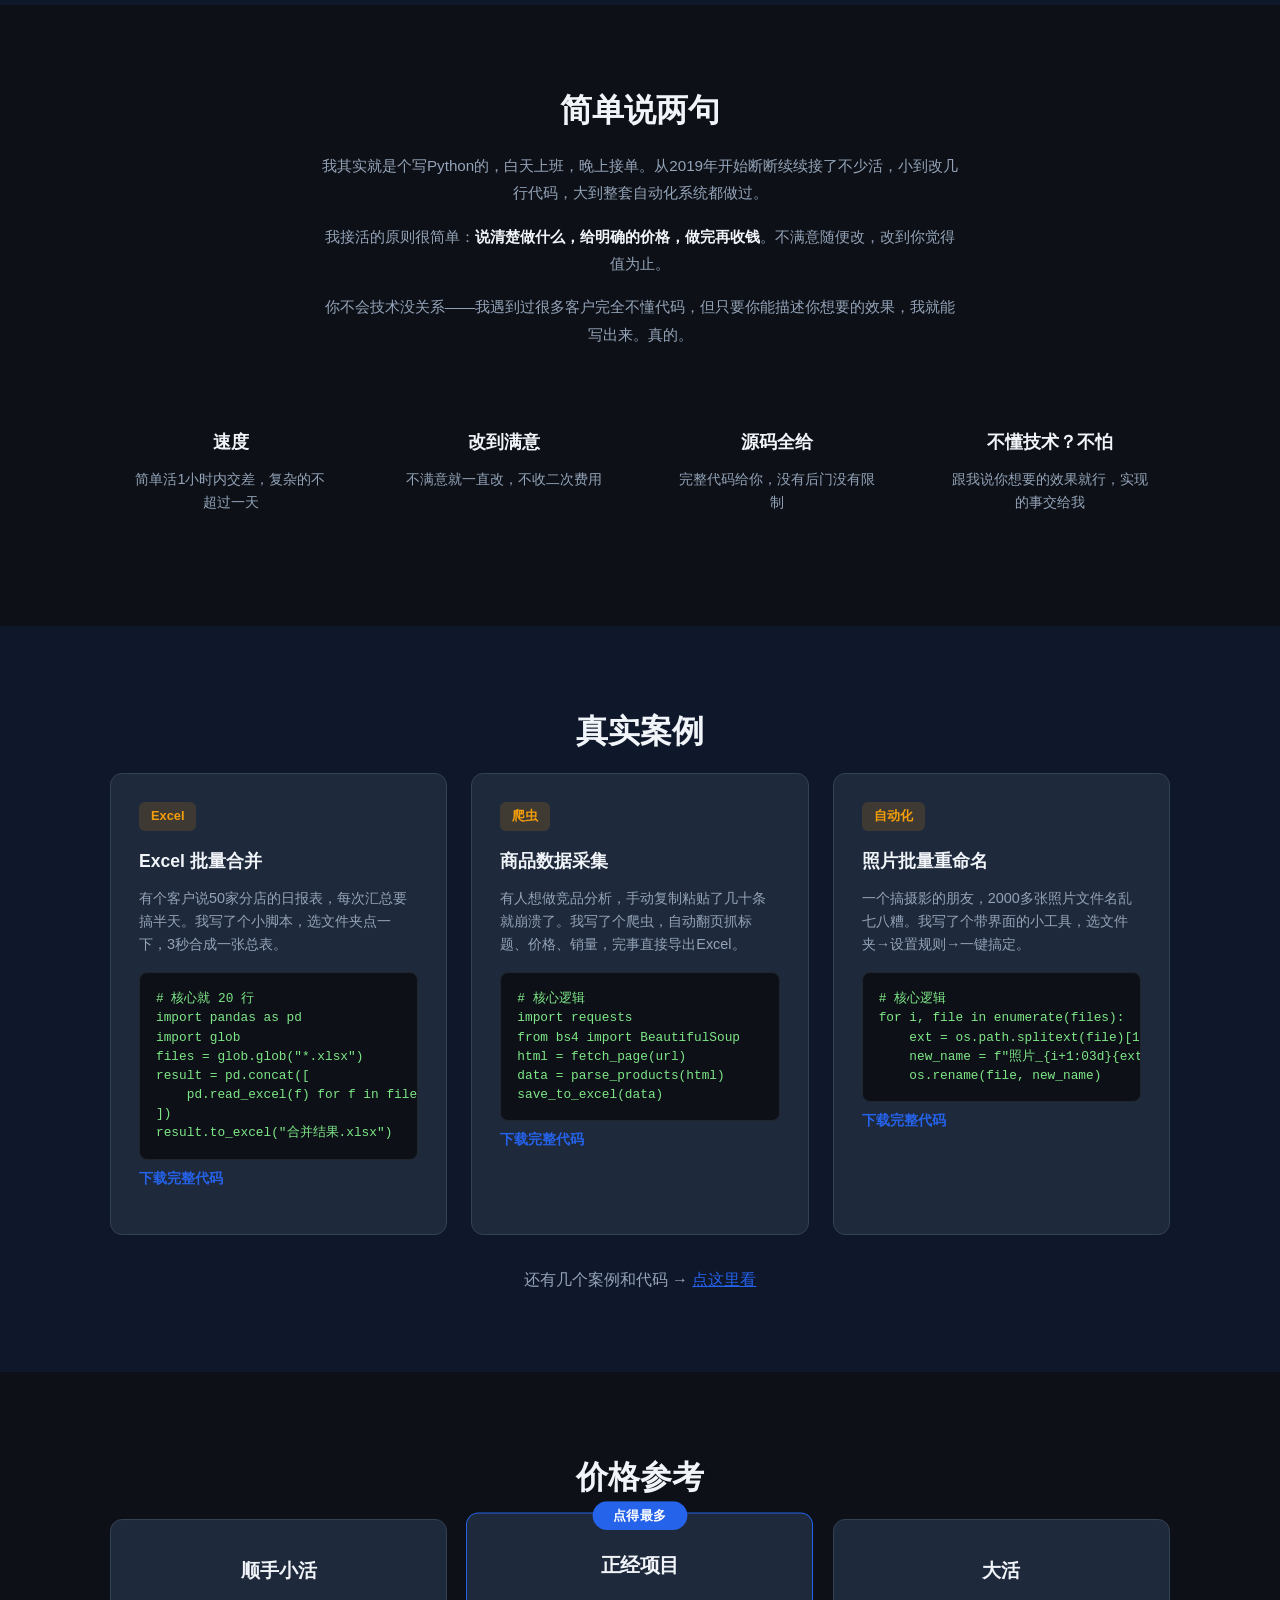
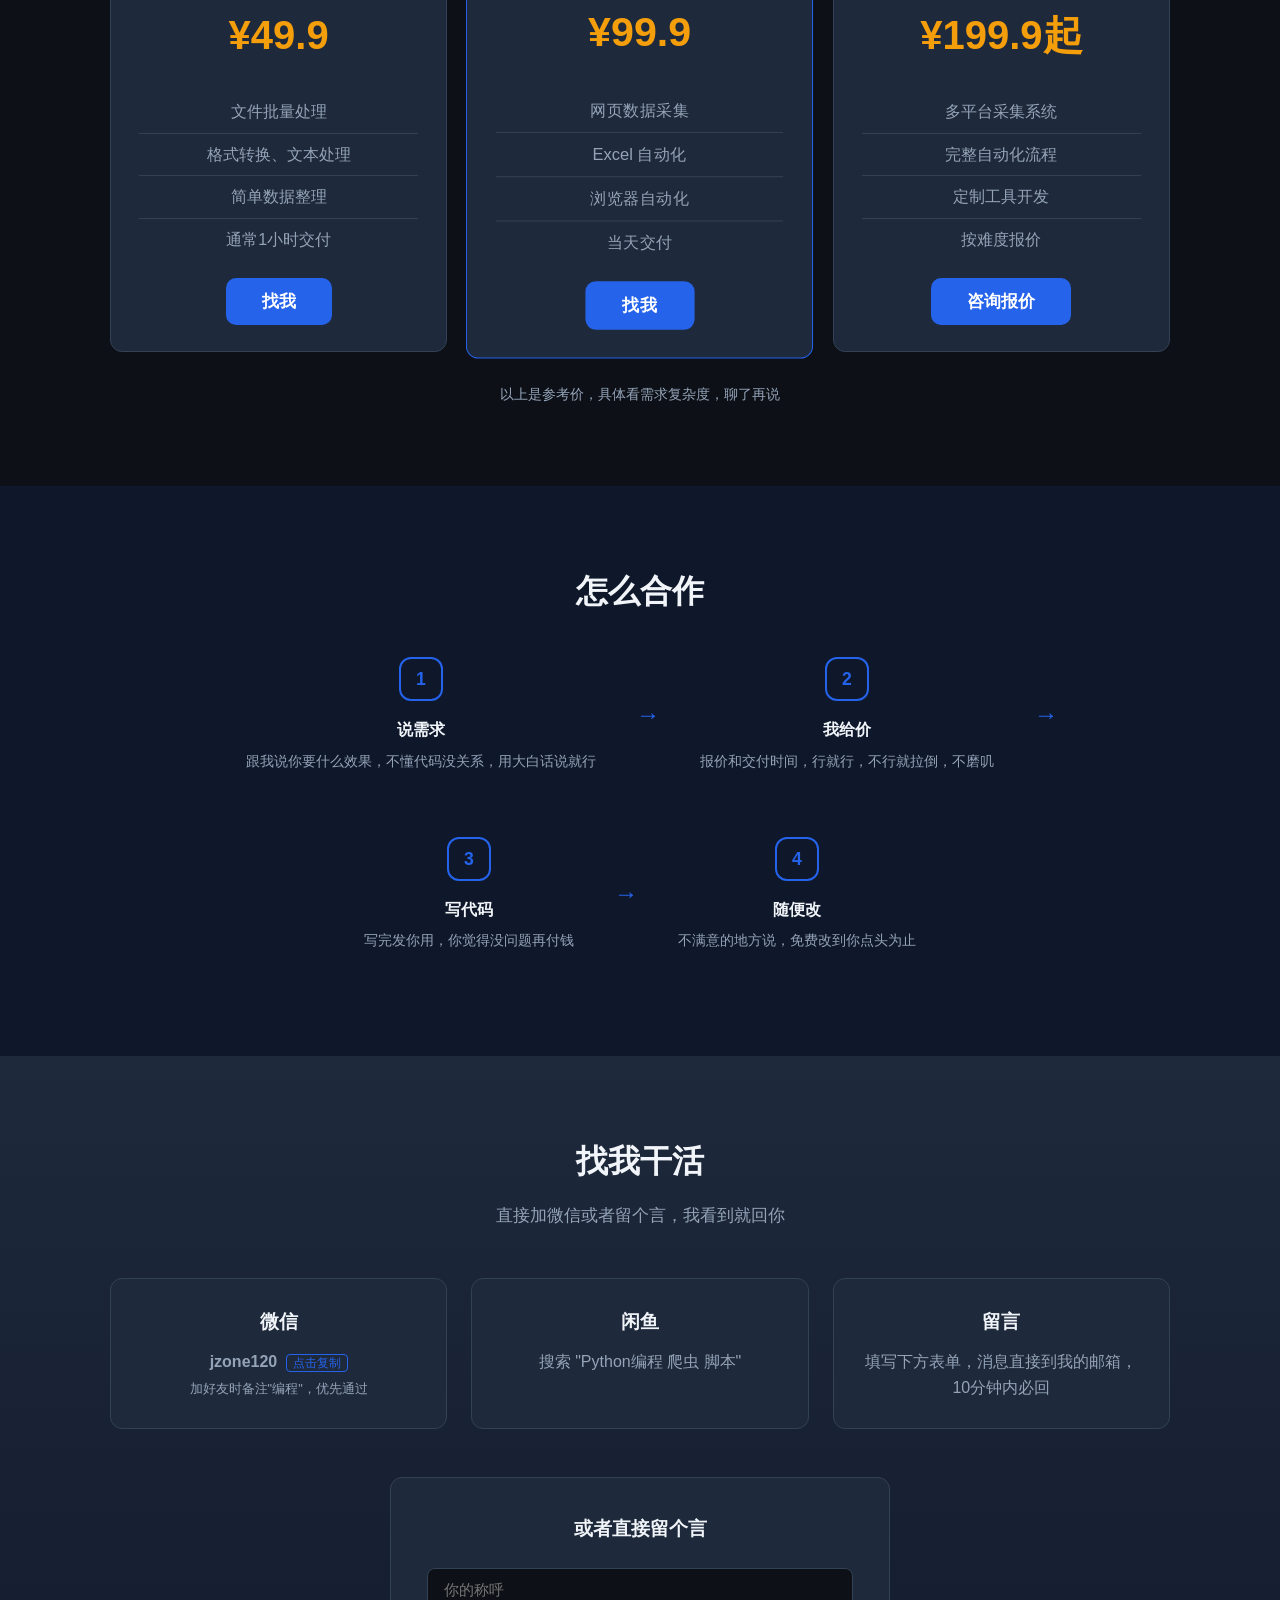
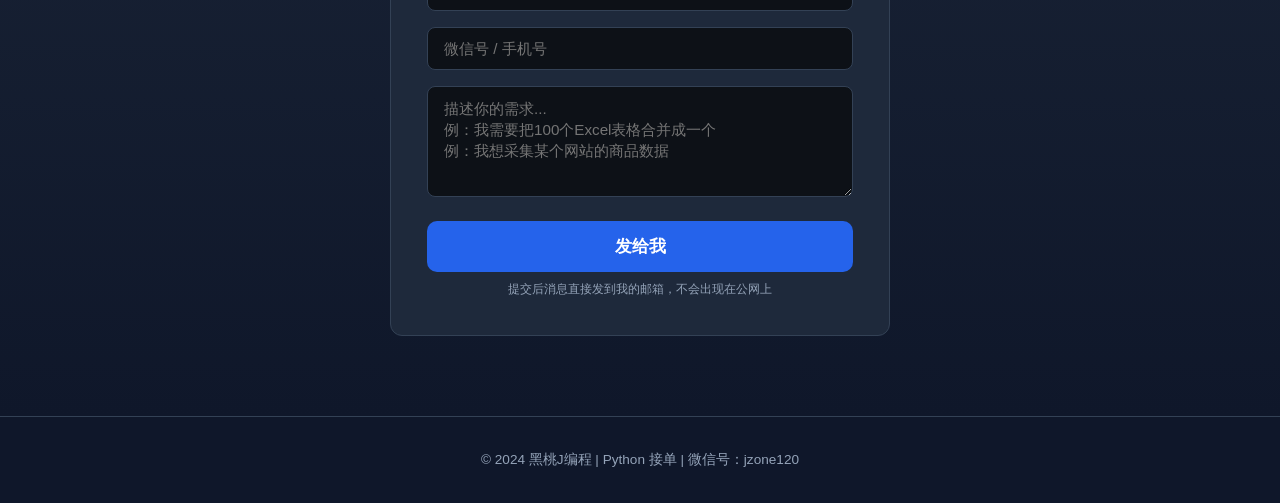
==== commit c9046f17: "@ Design overhaul: humanize everything, remove AI-generated feel - Rebrand from TechService.pro to 黑" ====
--- a/index.html
+++ b/index.html
@@ -3,11 +3,11 @@
 <head>
     <meta charset="UTF-8">
     <meta name="viewport" content="width=device-width, initial-scale=1.0">
-    <title>专业编程技术服务 - Python/爬虫/自动化/数据处理</title>
-    <meta name="description" content="专业Python编程服务：网页爬虫、Excel自动化、批量文件处理、数据分析、脚本定制。24小时在线，快速交付。">
+    <title>黑桃J编程 - Python/爬虫/自动化/Excel处理</title>
+    <meta name="description" content="接Python私活：网页爬虫、Excel自动化、批量文件处理。我是黑桃J，一个接单的程序员，10分钟响应。">
     <meta name="keywords" content="Python编程,网页爬虫,Excel自动化,数据处理,脚本定制,程序员接单">
-    <meta property="og:title" content="专业编程技术服务">
-    <meta property="og:description" content="Python脚本·网页爬虫·自动化工具·数据处理·10分钟响应">
+    <meta property="og:title" content="黑桃J编程 - 接Python私活">
+    <meta property="og:description" content="Python脚本·网页爬虫·自动化工具·10分钟响应">
     <meta property="og:url" content="https://onecorner.github.io/htj/">
     <meta property="og:type" content="website">
     <link rel="canonical" href="https://onecorner.github.io/htj/">
@@ -17,7 +17,7 @@
     {
       "@context": "https://schema.org",
       "@type": "ProfessionalService",
-      "name": "TechService.pro",
+      "name": "黑桃J编程",
       "description": "专业Python编程服务：网页爬虫、Excel自动化、批量文件处理、数据分析、脚本定制",
       "url": "https://onecorner.github.io/htj/",
       "priceRange": "¥49.9-¥199.9",
@@ -32,28 +32,29 @@
 <body>
     <nav class="navbar">
         <div class="container">
-            <a href="#" class="logo">TechService<span class="accent">.pro</span></a>
+            <a href="#" class="logo">黑桃J<span class="accent">·编程</span></a>
             <ul class="nav-links">
                 <li><a href="#services">服务</a></li>
                 <li><a href="#samples">案例</a></li>
                 <li><a href="#pricing">价格</a></li>
-                <li><a href="#contact" class="btn-nav">立即下单</a></li>
+                <li><a href="#contact" class="btn-nav">联系我</a></li>
             </ul>
         </div>
     </nav>
 
     <header class="hero">
         <div class="container">
-            <h1>你需要一个靠谱的程序员？<br><span class="accent">我就是。</span></h1>
-            <p class="hero-sub">Python 脚本 · 网页爬虫 · 自动化工具 · 数据处理 · 10分钟响应</p>
+            <p class="hero-tagline">/ 黑桃J / 写代码的 / 接私活 /</p>
+            <h1>找程序员写个脚本？<br><span class="accent">我接。</span></h1>
+            <p class="hero-sub">Python 写爬虫、搞自动化、处理 Excel——你不会的，我来写。10分钟响应。</p>
             <div class="hero-cta">
-                <a href="#contact" class="btn-primary">立即咨询</a>
+                <a href="#contact" class="btn-primary">找我聊聊</a>
                 <a href="#samples" class="btn-secondary">看案例</a>
             </div>
             <div class="hero-stats">
-                <div class="stat"><span class="num">5</span><span class="label">分钟平均响应</span></div>
-                <div class="stat"><span class="num">100%</span><span class="label">满意度</span></div>
-                <div class="stat"><span class="num">24/7</span><span class="label">在线服务</span></div>
+                <div class="stat"><span class="num">200+</span><span class="label">接过的单子</span></div>
+                <div class="stat"><span class="num">~10</span><span class="label">分钟响应</span></div>
+                <div class="stat"><span class="num">98%</span><span class="label">好评率</span></div>
             </div>
         </div>
     </header>
@@ -61,42 +62,42 @@
     <section id="services" class="section">
         <div class="container">
             <h2 class="section-title">我能做什么</h2>
-            <p class="section-desc">不懂技术完全没关系，告诉我你想要的效果就行</p>
+            <p class="section-desc">我也说不全，但列几个常有人找我的活吧</p>
             <div class="services-grid">
                 <div class="service-card">
                     <div class="service-icon">🕸</div>
                     <h3>网页爬虫 / 数据采集</h3>
-                    <p>从任何公开网站采集商品信息、文章、数据，导出为Excel/CSV。</p>
+                    <p>商品信息、文章、数据——只要是公开页面上的东西，我都能帮你扒下来，整理成Excel给你。</p>
                     <span class="price-tag">¥99.9起</span>
                 </div>
                 <div class="service-card">
                     <div class="service-icon">📊</div>
                     <h3>Excel 自动化处理</h3>
-                    <p>批量合并表格、数据清洗、报表生成、格式整理，鼠标点几下完成。</p>
+                    <p>合并表格、清洗数据、生成报表。你每天手动折腾半小时的活，我写个脚本几秒搞定。</p>
                     <span class="price-tag">¥49.9起</span>
                 </div>
                 <div class="service-card">
                     <div class="service-icon">📁</div>
                     <h3>批量文件处理</h3>
-                    <p>重命名、分类归档、格式转换、PDF提取，几千个文件一键搞定。</p>
+                    <p>重命名、分类、格式转换、PDF提取。几千个文件？脚本跑一下，你去喝杯咖啡就完了。</p>
                     <span class="price-tag">¥49.9起</span>
                 </div>
                 <div class="service-card">
                     <div class="service-icon">🤖</div>
                     <h3>浏览器自动化 / RPA</h3>
-                    <p>自动填表、批量操作、定时任务，模拟人工操作，省时省力。</p>
+                    <p>自动填表、批量操作、定时任务。只要是人能在浏览器里点的，我都能让脚本帮你点。</p>
                     <span class="price-tag">¥99.9起</span>
                 </div>
                 <div class="service-card">
                     <div class="service-icon">📈</div>
                     <h3>数据分析 & 可视化</h3>
-                    <p>数据清洗、统计分析、自动生成可视化图表和报告。</p>
+                    <p>数据太乱看不懂？我帮你洗好、分析，再做成图表，一目了然。</p>
                     <span class="price-tag">¥99.9起</span>
                 </div>
                 <div class="service-card">
                     <div class="service-icon">⚡</div>
                     <h3>Python 脚本定制</h3>
-                    <p>任何重复性工作、特殊需求，我写脚本一键搞定。</p>
+                    <p>上面没列出来的？只要是有重复性、有规律的事，我基本都能写脚本给你搞定。</p>
                     <span class="price-tag">¥49.9起</span>
                 </div>
             </div>
@@ -105,23 +106,28 @@
 
     <section class="section section-dark">
         <div class="container">
-            <h2 class="section-title">为什么找我</h2>
+            <h2 class="section-title">简单说两句</h2>
+            <div class="about-text">
+                <p>我其实就是个写Python的，白天上班，晚上接单。从2019年开始断断续续接了不少活，小到改几行代码，大到整套自动化系统都做过。</p>
+                <p>我接活的原则很简单：<strong>说清楚做什么，给明确的价格，做完再收钱</strong>。不满意随便改，改到你觉得值为止。</p>
+                <p>你不会技术没关系——我遇到过很多客户完全不懂代码，但只要你能描述你想要的效果，我就能写出来。真的。</p>
+            </div>
             <div class="benefits-grid">
                 <div class="benefit">
-                    <h3>⚡ 极速交付</h3>
-                    <p>简单任务 1小时内交付，复杂项目不超过 24 小时</p>
+                    <h3>速度</h3>
+                    <p>简单活1小时内交差，复杂的不超过一天</p>
                 </div>
                 <div class="benefit">
-                    <h3>🔄 无限修改</h3>
-                    <p>改到你满意为止，不加收一分钱</p>
+                    <h3>改到满意</h3>
+                    <p>不满意就一直改，不收二次费用</p>
                 </div>
                 <div class="benefit">
-                    <h3>🔒 源码交付</h3>
-                    <p>完整代码给你，没有任何隐藏限制</p>
+                    <h3>源码全给</h3>
+                    <p>完整代码给你，没有后门没有限制</p>
                 </div>
                 <div class="benefit">
-                    <h3>🎯 不懂技术？没关系</h3>
-                    <p>描述你想要的效果，我来实现</p>
+                    <h3>不懂技术？不怕</h3>
+                    <p>跟我说你想要的效果就行，实现的事交给我</p>
                 </div>
             </div>
         </div>
@@ -135,9 +141,9 @@
                     <div class="sample-header">
                         <span class="sample-tag">Excel</span>
                     </div>
-                    <h3>Excel 批量合并工具</h3>
-                    <p>50个分店销售报表 → 一键合并成总表。选文件夹，点运行，3秒出结果。</p>
-                    <pre><code># 核心代码仅 20 行
+                    <h3>Excel 批量合并</h3>
+                    <p>有个客户说50家分店的日报表，每次汇总要搞半天。我写了个小脚本，选文件夹点一下，3秒合成一张总表。</p>
+                    <pre><code># 核心就 20 行
 import pandas as pd
 import glob
 files = glob.glob("*.xlsx")
@@ -151,9 +157,9 @@
                     <div class="sample-header">
                         <span class="sample-tag">爬虫</span>
                     </div>
-                    <h3>网页数据采集器</h3>
-                    <p>采集电商网站商品信息：标题、价格、销量。自动翻页，导出Excel。</p>
-                    <pre><code># 通用爬虫框架
+                    <h3>商品数据采集</h3>
+                    <p>有人想做竞品分析，手动复制粘贴了几十条就崩溃了。我写了个爬虫，自动翻页抓标题、价格、销量，完事直接导出Excel。</p>
+                    <pre><code># 核心逻辑
 import requests
 from bs4 import BeautifulSoup
 html = fetch_page(url)
@@ -165,9 +171,9 @@
                     <div class="sample-header">
                         <span class="sample-tag">自动化</span>
                     </div>
-                    <h3>批量文件重命名工具</h3>
-                    <p>2000张照片按"日期_序号"自动重命名。带图形界面，点几下就行。</p>
-                    <pre><code># 自动重命名核心逻辑
+                    <h3>照片批量重命名</h3>
+                    <p>一个搞摄影的朋友，2000多张照片文件名乱七八糟。我写了个带界面的小工具，选文件夹→设置规则→一键搞定。</p>
+                    <pre><code># 核心逻辑
 for i, file in enumerate(files):
     ext = os.path.splitext(file)[1]
     new_name = f"照片_{i+1:03d}{ext}"
@@ -176,79 +182,80 @@
                 </div>
             </div>
             <div class="samples-more">
-                <p>更多案例和代码 → <a href="samples/" target="_blank">查看完整案例库</a></p>
+                <p>还有几个案例和代码 → <a href="samples/" target="_blank">点这里看</a></p>
             </div>
         </div>
     </section>
 
     <section id="pricing" class="section section-dark">
         <div class="container">
-            <h2 class="section-title">透明定价</h2>
+            <h2 class="section-title">价格参考</h2>
             <div class="pricing-grid">
                 <div class="pricing-card">
-                    <h3>简单脚本</h3>
+                    <h3>顺手小活</h3>
                     <div class="price">¥49.9</div>
                     <ul>
                         <li>文件批量处理</li>
-                        <li>格式转换</li>
-                        <li>文本处理</li>
+                        <li>格式转换、文本处理</li>
                         <li>简单数据整理</li>
+                        <li>通常1小时交付</li>
                     </ul>
-                    <a href="#contact" class="btn-primary">下单</a>
+                    <a href="#contact" class="btn-primary">找我</a>
                 </div>
                 <div class="pricing-card featured">
-                    <div class="popular">最受欢迎</div>
-                    <h3>标准项目</h3>
+                    <div class="popular">点得最多</div>
+                    <h3>正经项目</h3>
                     <div class="price">¥99.9</div>
                     <ul>
                         <li>网页数据采集</li>
                         <li>Excel 自动化</li>
                         <li>浏览器自动化</li>
-                        <li>数据分析报告</li>
+                        <li>当天交付</li>
                     </ul>
-                    <a href="#contact" class="btn-primary">下单</a>
+                    <a href="#contact" class="btn-primary">找我</a>
                 </div>
                 <div class="pricing-card">
-                    <h3>复杂定制</h3>
+                    <h3>大活</h3>
                     <div class="price">¥199.9起</div>
                     <ul>
                         <li>多平台采集系统</li>
                         <li>完整自动化流程</li>
                         <li>定制工具开发</li>
-                        <li>长期维护</li>
+                        <li>按难度报价</li>
                     </ul>
                     <a href="#contact" class="btn-primary">咨询报价</a>
                 </div>
             </div>
+            <p style="text-align:center;color:var(--text-muted);font-size:0.85rem;margin-top:32px;">以上是参考价，具体看需求复杂度，聊了再说</p>
         </div>
     </section>
 
     <section id="process" class="section">
         <div class="container">
-            <h2 class="section-title">合作流程</h2>
+            <h2 class="section-title">怎么合作</h2>
             <div class="process-flow">
                 <div class="process-step">
                     <div class="step-num">1</div>
-                    <h3>告诉我需求</h3>
-                    <p>描述你想要的效果，不需要懂技术</p>
+                    <h3>说需求</h3>
+                    <p>跟我说你要什么效果，不懂代码没关系，用大白话说就行</p>
                 </div>
                 <div class="process-arrow">→</div>
                 <div class="process-step">
                     <div class="step-num">2</div>
-                    <h3>我报价</h3>
-                    <p>给你明确的价格和交付时间</p>
+                    <h3>我给价</h3>
+                    <p>报价和交付时间，行就行，不行就拉倒，不磨叽</p>
                 </div>
                 <div class="process-arrow">→</div>
                 <div class="process-step">
                     <div class="step-num">3</div>
-                    <h3>写代码交付</h3>
-                    <p>完成后发你测试，满意再付款</p>
+                    <h3>写代码</h3>
+                    <p>写完发你用，你觉得没问题再付钱</p>
                 </div>
                 <div class="process-arrow">→</div>
                 <div class="process-step">
                     <div class="step-num">4</div>
-                    <h3>不满意免费改</h3>
-                    <p>无限修改到满意为止</p>
+                    <h3>随便改</h3>
+                    <p>不满意的地方说，免费改到你点头为止</p>
                 </div>
             </div>
         </div>
@@ -256,25 +263,25 @@
 
     <section id="contact" class="section section-accent">
         <div class="container">
-            <h2 class="section-title">立即下单</h2>
-            <p class="section-desc">直接联系我，10分钟内响应</p>
+            <h2 class="section-title">找我干活</h2>
+            <p class="section-desc">直接加微信或者留个言，我看到就回你</p>
             <div class="contact-methods">
                 <div class="contact-card">
-                    <h3>💬 微信</h3>
+                    <h3>微信</h3>
                     <p><strong>jzone120</strong> <span class="copy-hint" onclick="navigator.clipboard.writeText('jzone120')">点击复制</span></p>
                     <p style="font-size:0.8rem;color:var(--text-muted);margin-top:4px;">加好友时备注"编程"，优先通过</p>
                 </div>
                 <div class="contact-card">
-                    <h3>📱 闲鱼</h3>
+                    <h3>闲鱼</h3>
                     <p>搜索 "Python编程 爬虫 脚本"</p>
                 </div>
                 <div class="contact-card">
-                    <h3>📧 需求留言</h3>
+                    <h3>留言</h3>
                     <p>填写下方表单，消息直接到我的邮箱，10分钟内必回</p>
                 </div>
             </div>
             <div class="contact-form">
-                <h3>快速留言</h3>
+                <h3>或者直接留个言</h3>
                 <form id="orderForm" action="https://formsubmit.co/jhonselfjava@gmail.com" method="POST">
                     <input type="hidden" name="_subject" value="编程服务-新订单！">
                     <input type="hidden" name="_template" value="table">
@@ -282,7 +289,7 @@
                     <input type="text" name="称呼" placeholder="你的称呼" required>
                     <input type="text" name="联系方式" placeholder="微信号 / 手机号" required>
                     <textarea name="需求描述" placeholder="描述你的需求...&#10;例：我需要把100个Excel表格合并成一个&#10;例：我想采集某个网站的商品数据" rows="5" required></textarea>
-                    <button type="submit" class="btn-primary">提交需求</button>
+                    <button type="submit" class="btn-primary">发给我</button>
                     <p style="font-size:0.75rem;color:var(--text-muted);margin-top:8px;text-align:center;">提交后消息直接发到我的邮箱，不会出现在公网上</p>
                 </form>
             </div>
@@ -291,7 +298,7 @@
 
     <footer>
         <div class="container">
-            <p>© 2024 TechService.pro | 专业编程技术服务</p>
+            <p>© 2024 黑桃J编程 | Python 接单 | 微信号：jzone120</p>
         </div>
     </footer>
 
--- a/css/style.css
+++ b/css/style.css
@@ -58,10 +58,11 @@
 }
 
 .logo {
-    font-size: 1.4rem;
-    font-weight: 700;
+    font-size: 1.3rem;
+    font-weight: 800;
     color: var(--text);
     text-decoration: none;
+    letter-spacing: 1px;
 }
 
 .logo .accent {
@@ -102,7 +103,7 @@
 .hero {
     padding: 160px 0 80px;
     text-align: center;
-    background: linear-gradient(180deg, #0f172a 0%, #1e293b 100%);
+    background: #0f172a;
     position: relative;
     overflow: hidden;
 }
@@ -110,18 +111,24 @@
 .hero::before {
     content: '';
     position: absolute;
-    top: -50%;
-    left: -50%;
-    width: 200%;
-    height: 200%;
-    background: radial-gradient(circle at 30% 50%, rgba(37, 99, 235, 0.1) 0%, transparent 50%),
-                radial-gradient(circle at 70% 50%, rgba(245, 158, 11, 0.05) 0%, transparent 50%);
-    animation: float 20s ease-in-out infinite;
-}
-
-@keyframes float {
-    0%, 100% { transform: translate(0, 0); }
-    50% { transform: translate(-30px, 20px); }
+    top: 0;
+    left: 0;
+    width: 100%;
+    height: 100%;
+    background:
+        linear-gradient(0deg, rgba(15,23,42,1) 0%, rgba(15,23,42,0.9) 100%),
+        repeating-linear-gradient(45deg, transparent, transparent 40px, rgba(255,255,255,0.015) 40px, rgba(255,255,255,0.015) 41px);
+    opacity: 0.5;
+}
+
+.hero-tagline {
+    font-size: 0.8rem;
+    color: var(--border);
+    letter-spacing: 4px;
+    margin-bottom: 24px;
+    position: relative;
+    font-weight: 300;
+    text-transform: lowercase;
 }
 
 .hero h1 {
@@ -249,7 +256,7 @@
 
 .service-card:hover {
     border-color: var(--primary);
-    transform: translateY(-4px);
+    box-shadow: 0 0 0 1px rgba(37,99,235,0.3);
 }
 
 .service-icon {
@@ -279,6 +286,22 @@
 }
 
 /* === Benefits === */
+.about-text {
+    max-width: 640px;
+    margin: 0 auto 48px;
+    text-align: center;
+    color: var(--text-muted);
+    font-size: 0.95rem;
+    line-height: 1.8;
+}
+
+.about-text p {
+    margin-bottom: 16px;
+}
+
+.about-text strong {
+    color: var(--text);
+}
 .benefits-grid {
     display: grid;
     grid-template-columns: repeat(auto-fill, minmax(240px, 1fr));
@@ -392,7 +415,7 @@
 
 .pricing-card.featured {
     border-color: var(--primary);
-    transform: scale(1.05);
+    transform: scale(1.03);
 }
 
 .popular {
@@ -451,16 +474,18 @@
 }
 
 .step-num {
-    width: 48px;
-    height: 48px;
-    background: var(--primary);
-    border-radius: 50%;
+    width: 44px;
+    height: 44px;
+    background: transparent;
+    border: 2px solid var(--primary);
+    border-radius: 12px;
     display: flex;
     align-items: center;
     justify-content: center;
-    font-size: 1.3rem;
-    font-weight: 700;
+    font-size: 1.1rem;
+    font-weight: 800;
     margin: 0 auto 16px;
+    color: var(--primary);
 }
 
 .process-step h3 {
@@ -563,22 +588,6 @@
     .services-grid { grid-template-columns: 1fr; }
     .samples-grid { grid-template-columns: 1fr; }
 }
-
-/* === Animations === */
-@keyframes fadeIn {
-    from { opacity: 0; transform: translateY(20px); }
-    to { opacity: 1; transform: translateY(0); }
-}
-
-.service-card, .sample-card, .pricing-card {
-    animation: fadeIn 0.6s ease-out both;
-}
-
-.service-card:nth-child(2) { animation-delay: 0.1s; }
-.service-card:nth-child(3) { animation-delay: 0.2s; }
-.service-card:nth-child(4) { animation-delay: 0.3s; }
-.service-card:nth-child(5) { animation-delay: 0.4s; }
-.service-card:nth-child(6) { animation-delay: 0.5s; }
 
 /* === Copy hint === */
 .copy-hint {
@@ -605,6 +614,5 @@
     border-radius: 10px;
     font-weight: 600;
     z-index: 999;
-    animation: fadeIn 0.3s ease-out;
     box-shadow: 0 4px 20px rgba(34,197,94,0.3);
 }
